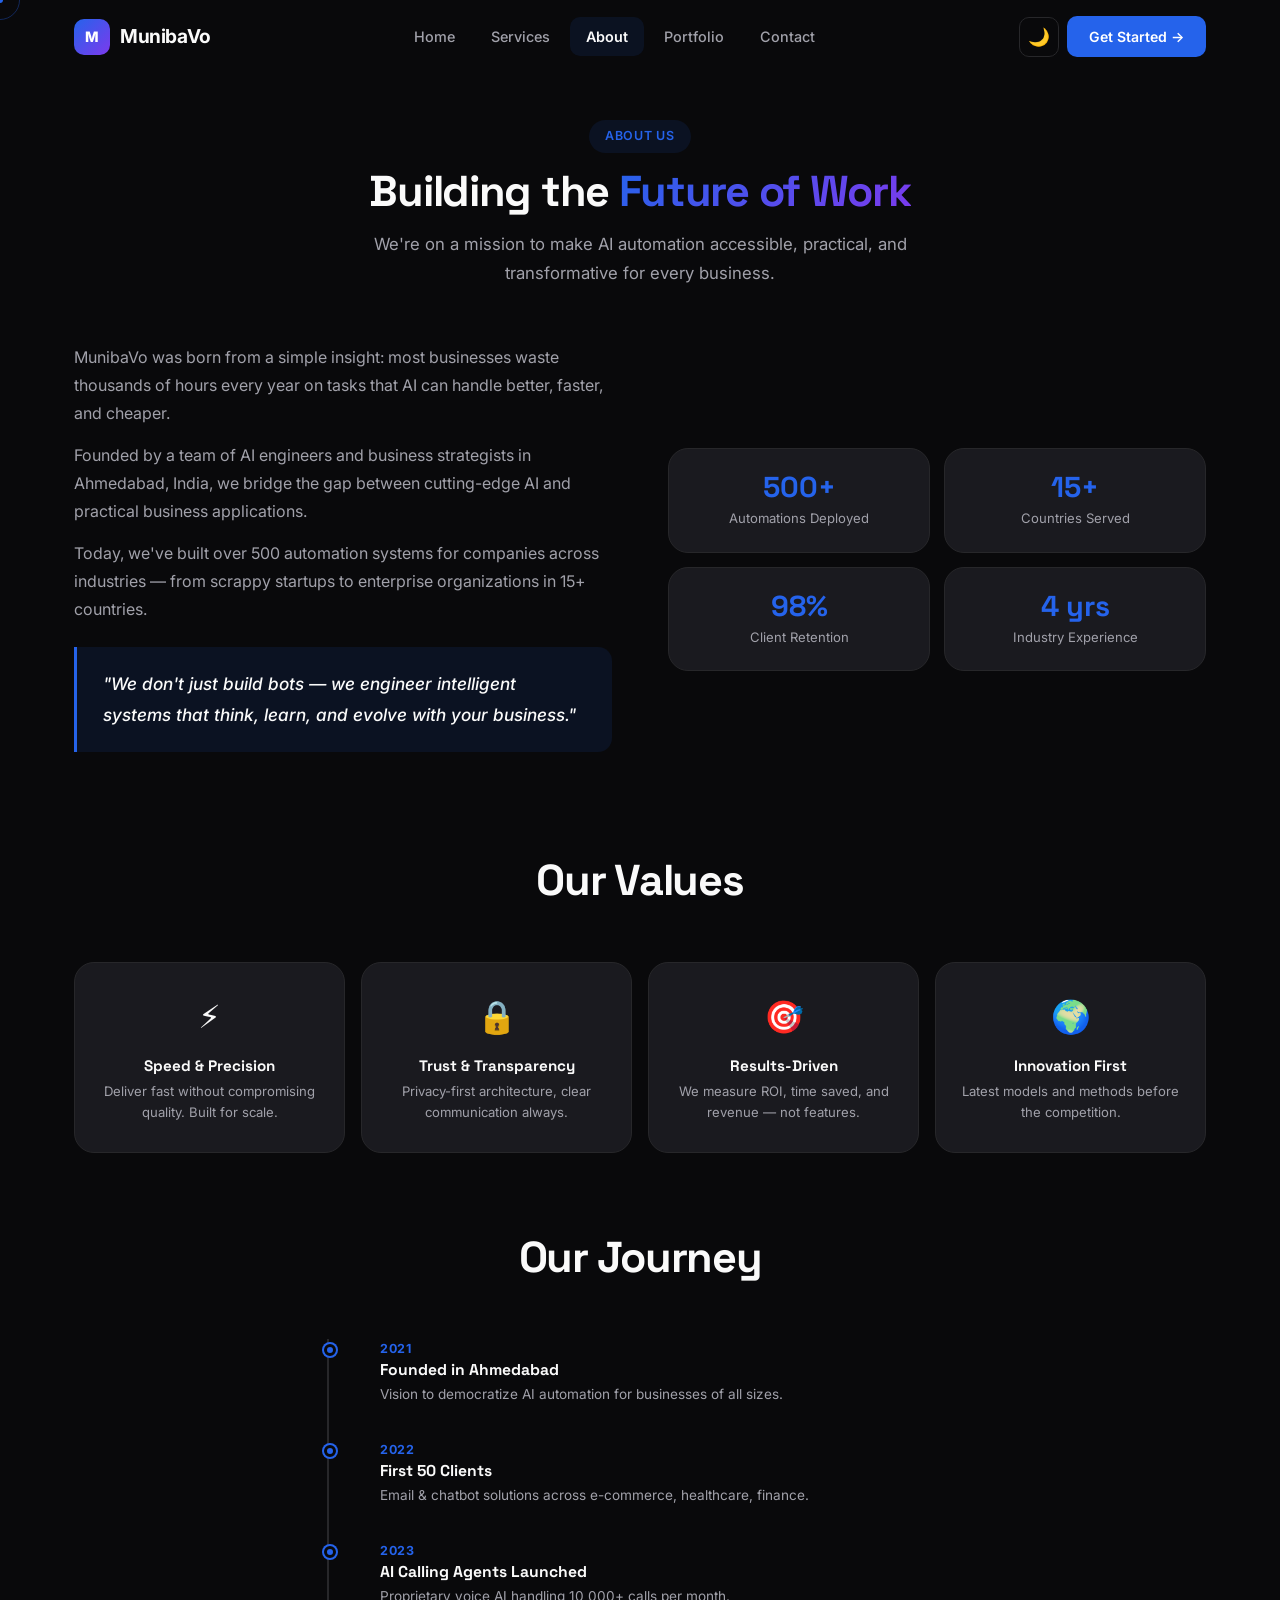
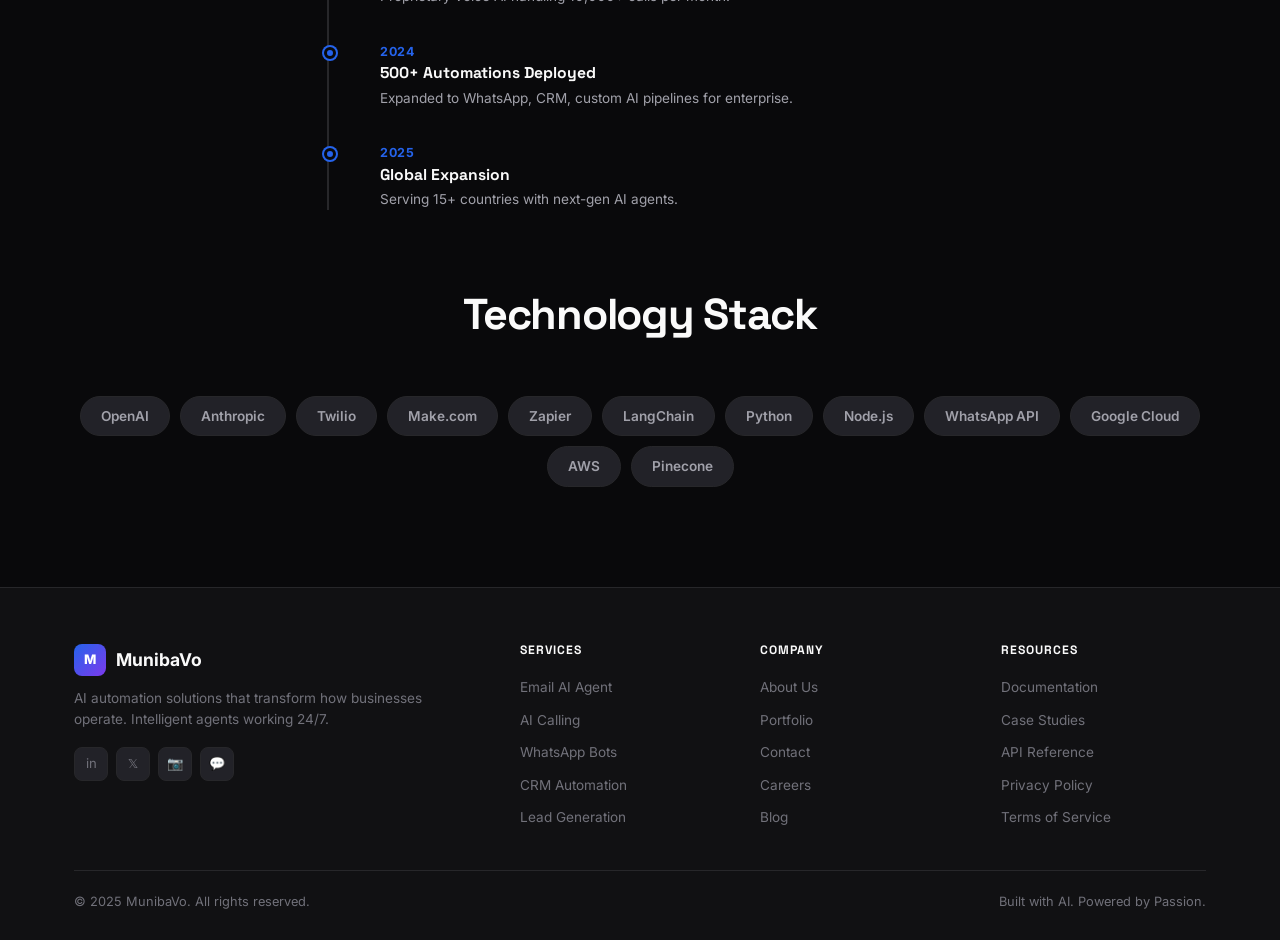
==== about.html @ a4c018e5 "new" ====
<!DOCTYPE html>
<html lang="en" data-theme="dark">

<head>
  <meta charset="UTF-8">
  <meta name="viewport" content="width=device-width, initial-scale=1.0">
  <title>About — MunibaVo AI Automation Agency</title>
  <meta name="description"
    content="Learn about MunibaVo — our mission, values, journey, and the technology stack powering AI automation for 150+ businesses worldwide.">
  <link rel="preconnect" href="https://fonts.googleapis.com">
  <link rel="preconnect" href="https://fonts.gstatic.com" crossorigin>
  <link
    href="https://fonts.googleapis.com/css2?family=Inter:wght@300;400;500;600;700;800;900&family=Space+Grotesk:wght@400;500;600;700&display=swap"
    rel="stylesheet">
  <link rel="stylesheet" href="styles.css">
</head>

<body>

  <div id="scrollBar"></div>
  <div class="cur-ring" id="curR"></div>
  <div class="cur-dot" id="curD"></div>

  <!-- NAV -->
  <nav class="nav" id="nav">
    <div class="container nav-in">
      <a href="index.html" class="nav-logo">
        <div class="logo-m">M</div>MunibaVo
      </a>
      <div class="nav-links" id="navL">
        <a href="index.html" class="nl-link" data-page="home">Home</a>
        <a href="services.html" class="nl-link" data-page="services">Services</a>
        <a href="about.html" class="nl-link act" data-page="about">About</a>
        <a href="portfolio.html" class="nl-link" data-page="portfolio">Portfolio</a>
        <a href="contact.html" class="nl-link" data-page="contact">Contact</a>
      </div>
      <div class="nav-r">
        <button class="th-btn" id="thBtn" onclick="togTheme()" aria-label="Toggle theme"><span
            id="thI">🌙</span></button>
        <a href="contact.html" class="nav-cta">Get Started →</a>
        <button class="ham" id="ham" onclick="togMob()"
          aria-label="Menu"><span></span><span></span><span></span></button>
      </div>
    </div>
  </nav>
  <div class="mob-ov" id="mobOv" onclick="togMob()"></div>
  <div class="mob-dr" id="mobDr">
    <a href="index.html" class="nl-link" data-page="home">Home</a>
    <a href="services.html" class="nl-link" data-page="services">Services</a>
    <a href="about.html" class="nl-link act" data-page="about">About</a>
    <a href="portfolio.html" class="nl-link" data-page="portfolio">Portfolio</a>
    <a href="contact.html" class="nl-link" data-page="contact">Contact</a>
  </div>

  <!-- ABOUT -->
  <section class="abt-pg">
    <div class="container">
      <div class="sec-hdr">
        <span class="slabel sl-b rv">About Us</span>
        <h2 class="sh rv" style="transition-delay:.05s">Building the <span class="grad-tx">Future of Work</span></h2>
        <p class="ss rv" style="transition-delay:.1s">We're on a mission to make AI automation accessible, practical,
          and transformative for every business.</p>
      </div>
      <div class="abt-hero">
        <div class="abt-tx rv-l">
          <p>MunibaVo was born from a simple insight: most businesses waste thousands of hours every year on tasks that
            AI can handle better, faster, and cheaper.</p>
          <p>Founded by a team of AI engineers and business strategists in Ahmedabad, India, we bridge the gap between
            cutting-edge AI and practical business applications.</p>
          <p>Today, we've built over 500 automation systems for companies across industries — from scrappy startups to
            enterprise organizations in 15+ countries.</p>
          <div class="abt-quote">
            <p>"We don't just build bots — we engineer intelligent systems that think, learn, and evolve with your
              business."</p>
          </div>
        </div>
        <div class="abt-vis rv-r">
          <div class="abt-st">
            <h3>500+</h3>
            <p>Automations Deployed</p>
          </div>
          <div class="abt-st">
            <h3>15+</h3>
            <p>Countries Served</p>
          </div>
          <div class="abt-st">
            <h3>98%</h3>
            <p>Client Retention</p>
          </div>
          <div class="abt-st">
            <h3>4 yrs</h3>
            <p>Industry Experience</p>
          </div>
        </div>
      </div>
      <div class="sec-hdr">
        <h2 class="sh rv">Our Values</h2>
      </div>
      <div class="val-grid">
        <div class="card val-card rv"><span class="vi">⚡</span>
          <h3>Speed & Precision</h3>
          <p>Deliver fast without compromising quality. Built for scale.</p>
        </div>
        <div class="card val-card rv" style="transition-delay:.06s"><span class="vi">🔒</span>
          <h3>Trust & Transparency</h3>
          <p>Privacy-first architecture, clear communication always.</p>
        </div>
        <div class="card val-card rv" style="transition-delay:.12s"><span class="vi">🎯</span>
          <h3>Results-Driven</h3>
          <p>We measure ROI, time saved, and revenue — not features.</p>
        </div>
        <div class="card val-card rv" style="transition-delay:.18s"><span class="vi">🌍</span>
          <h3>Innovation First</h3>
          <p>Latest models and methods before the competition.</p>
        </div>
      </div>
      <div class="sec-hdr">
        <h2 class="sh rv">Our Journey</h2>
      </div>
      <div class="tl">
        <div class="tl-i rv">
          <div class="yr">2021</div>
          <h3>Founded in Ahmedabad</h3>
          <p>Vision to democratize AI automation for businesses of all sizes.</p>
        </div>
        <div class="tl-i rv" style="transition-delay:.08s">
          <div class="yr">2022</div>
          <h3>First 50 Clients</h3>
          <p>Email & chatbot solutions across e-commerce, healthcare, finance.</p>
        </div>
        <div class="tl-i rv" style="transition-delay:.16s">
          <div class="yr">2023</div>
          <h3>AI Calling Agents Launched</h3>
          <p>Proprietary voice AI handling 10,000+ calls per month.</p>
        </div>
        <div class="tl-i rv" style="transition-delay:.24s">
          <div class="yr">2024</div>
          <h3>500+ Automations Deployed</h3>
          <p>Expanded to WhatsApp, CRM, custom AI pipelines for enterprise.</p>
        </div>
        <div class="tl-i rv" style="transition-delay:.32s">
          <div class="yr">2025</div>
          <h3>Global Expansion</h3>
          <p>Serving 15+ countries with next-gen AI agents.</p>
        </div>
      </div>
      <div class="sec-hdr" style="margin-top:80px">
        <h2 class="sh rv">Technology Stack</h2>
      </div>
      <div class="tech-row rv">
        <span class="tp">OpenAI</span><span class="tp">Anthropic</span><span class="tp">Twilio</span><span
          class="tp">Make.com</span><span class="tp">Zapier</span><span class="tp">LangChain</span><span
          class="tp">Python</span><span class="tp">Node.js</span><span class="tp">WhatsApp API</span><span
          class="tp">Google Cloud</span><span class="tp">AWS</span><span class="tp">Pinecone</span>
      </div>
    </div>
  </section>

  <!-- FOOTER -->
  <footer class="ftr">
    <div class="container">
      <div class="ftr-grid">
        <div class="ftr-brand">
          <div class="ftr-logo">
            <div class="ftr-lm">M</div>MunibaVo
          </div>
          <p>AI automation solutions that transform how businesses operate. Intelligent agents working 24/7.</p>
          <div class="ftr-soc"><a href="#" aria-label="LinkedIn">in</a><a href="#" aria-label="Twitter">𝕏</a><a
              href="#" aria-label="Instagram">📷</a><a href="#" aria-label="WhatsApp">💬</a></div>
        </div>
        <div class="ftr-col">
          <h4>Services</h4><a href="services.html">Email AI Agent</a><a href="services.html">AI Calling</a><a
            href="services.html">WhatsApp Bots</a><a href="services.html">CRM Automation</a><a href="services.html">Lead
            Generation</a>
        </div>
        <div class="ftr-col">
          <h4>Company</h4><a href="about.html">About Us</a><a href="portfolio.html">Portfolio</a><a
            href="contact.html">Contact</a><a href="#">Careers</a><a href="#">Blog</a>
        </div>
        <div class="ftr-col">
          <h4>Resources</h4><a href="#">Documentation</a><a href="#">Case Studies</a><a href="#">API Reference</a><a
            href="#">Privacy Policy</a><a href="#">Terms of Service</a>
        </div>
      </div>
      <div class="ftr-bot">
        <p>© 2025 MunibaVo. All rights reserved.</p>
        <p>Built with AI. Powered by Passion.</p>
      </div>
    </div>
  </footer>

  <script src="script.js"></script>
</body>

</html>
---- styles.css ----
:root{
  --font-h:'Space Grotesk',system-ui,sans-serif;
  --font-b:'Inter',system-ui,sans-serif;
  --ease:cubic-bezier(.4,0,.2,1);
  --spring:cubic-bezier(.34,1.56,.64,1);
  --r:14px;--r-sm:10px;--r-lg:20px;--r-xl:28px;
  --tr:.3s var(--ease);
}
[data-theme="dark"]{
  --bg:#09090B;--bg2:#111113;--bg3:#18181B;
  --card:#1A1A1F;--card-h:#202027;
  --nav:rgba(9,9,11,.82);
  --surf:#222228;--surf2:#2A2A32;
  --brd:#27272A;--brd-h:#3F3F46;
  --tx:#FAFAFA;--tx2:#A1A1AA;--tx3:#71717A;
  --ac:#2563EB;--ac-h:#3B82F6;--ac-s:rgba(37,99,235,.10);
  --ac2:#7C3AED;--ac2-s:rgba(124,58,237,.08);
  --grn:#10B981;--grn-s:rgba(16,185,129,.10);
  --amb:#F59E0B;--amb-s:rgba(245,158,11,.10);
  --red:#EF4444;--red-s:rgba(239,68,68,.08);
  --sh:0 1px 3px rgba(0,0,0,.4);
  --sh-l:0 8px 32px rgba(0,0,0,.3);
  --sh-xl:0 24px 64px rgba(0,0,0,.4);
  --cur:37,99,235;
  --grad:linear-gradient(135deg,#2563EB,#7C3AED);
  --grad2:linear-gradient(135deg,#2563EB 0%,#06B6D4 100%);
}
[data-theme="light"]{
  --bg:#FFFFFF;--bg2:#F9FAFB;--bg3:#F3F4F6;
  --card:#FFFFFF;--card-h:#F9FAFB;
  --nav:rgba(255,255,255,.85);
  --surf:#F3F4F6;--surf2:#E5E7EB;
  --brd:#E5E7EB;--brd-h:#D1D5DB;
  --tx:#111827;--tx2:#6B7280;--tx3:#9CA3AF;
  --ac:#2563EB;--ac-h:#1D4ED8;--ac-s:rgba(37,99,235,.06);
  --ac2:#7C3AED;--ac2-s:rgba(124,58,237,.05);
  --grn:#059669;--grn-s:rgba(5,150,105,.06);
  --amb:#D97706;--amb-s:rgba(217,119,6,.06);
  --red:#DC2626;--red-s:rgba(220,38,38,.06);
  --sh:0 1px 3px rgba(0,0,0,.05);
  --sh-l:0 8px 32px rgba(0,0,0,.06);
  --sh-xl:0 24px 64px rgba(0,0,0,.07);
  --cur:37,99,235;
  --grad:linear-gradient(135deg,#2563EB,#7C3AED);
  --grad2:linear-gradient(135deg,#2563EB 0%,#06B6D4 100%);
}

*,*::before,*::after{margin:0;padding:0;box-sizing:border-box}
html{scroll-behavior:smooth}
body{font-family:var(--font-b);background:var(--bg);color:var(--tx);line-height:1.65;overflow-x:hidden;transition:background .35s var(--ease),color .35s var(--ease)}
a{color:inherit;text-decoration:none}
button{font-family:var(--font-b);border:none;background:none;cursor:pointer}
img{max-width:100%;display:block}
ul{list-style:none}
h1,h2,h3,h4,h5,h6{font-family:var(--font-h);line-height:1.15;font-weight:700}
::-webkit-scrollbar{width:5px}
::-webkit-scrollbar-track{background:var(--bg2)}
::-webkit-scrollbar-thumb{background:var(--brd-h);border-radius:5px}
.container{max-width:1180px;margin:0 auto;padding:0 24px}

/* ── Cursor ── */
@media(hover:hover)and(pointer:fine){body,a,button,input,select,textarea{cursor:none}}
.cur-ring{position:fixed;width:40px;height:40px;border-radius:50%;border:1.5px solid rgba(var(--cur),.35);pointer-events:none;z-index:99999;transform:translate(-50%,-50%);transition:width .3s var(--spring),height .3s var(--spring),border-color .3s,background .3s;will-change:transform}
.cur-ring.hov{width:56px;height:56px;background:rgba(var(--cur),.06);border-color:rgba(var(--cur),.5)}
.cur-ring.click{width:32px;height:32px;border-color:rgba(var(--cur),.7)}
.cur-dot{position:fixed;width:6px;height:6px;border-radius:50%;background:rgb(var(--cur));pointer-events:none;z-index:100000;transform:translate(-50%,-50%);will-change:transform;transition:transform .15s var(--spring)}
.cur-dot.click{transform:translate(-50%,-50%) scale(.6)}

/* ── Scroll Bar ── */
#scrollBar{position:fixed;top:0;left:0;height:3px;z-index:10001;background:var(--grad);width:0}

/* ── Nav ── */
.nav{position:fixed;top:0;left:0;width:100%;z-index:1000;padding:16px 0;transition:all .35s var(--ease)}
.nav.scrolled{background:var(--nav);backdrop-filter:blur(18px);-webkit-backdrop-filter:blur(18px);border-bottom:1px solid var(--brd);padding:10px 0}
.nav-in{display:flex;align-items:center;justify-content:space-between}
.nav-logo{display:flex;align-items:center;gap:10px;font-weight:700;font-size:1.2rem;letter-spacing:-.02em}
.logo-m{width:36px;height:36px;border-radius:10px;background:var(--grad);display:grid;place-items:center;color:#fff;font-weight:800;font-size:.9rem;transition:transform .4s var(--spring)}
.nav-logo:hover .logo-m{transform:rotate(-12deg) scale(1.08)}
.nav-links{display:flex;align-items:center;gap:4px}
.nl-link{padding:8px 16px;border-radius:var(--r-sm);font-size:.9rem;font-weight:500;color:var(--tx2);transition:all var(--tr);position:relative}
.nl-link:hover,.nl-link.act{color:var(--tx);background:var(--ac-s)}
.nl-link.act{font-weight:600}
.nav-r{display:flex;align-items:center;gap:8px}
.th-btn{width:40px;height:40px;border-radius:var(--r-sm);border:1px solid var(--brd);display:grid;place-items:center;color:var(--tx2);transition:all var(--tr);font-size:1.1rem}
.th-btn:hover{border-color:var(--brd-h);color:var(--tx);background:var(--surf)}
.nav-cta{padding:9px 22px;border-radius:var(--r-sm);background:var(--ac);color:#fff;font-weight:600;font-size:.88rem;transition:all var(--tr)}
.nav-cta:hover{background:var(--ac-h);transform:translateY(-1px);box-shadow:0 4px 16px rgba(37,99,235,.3)}
.ham{display:none;flex-direction:column;gap:5px;padding:8px;z-index:1001}
.ham span{display:block;width:22px;height:2px;background:var(--tx);border-radius:2px;transition:all .3s var(--ease)}
.ham.on span:nth-child(1){transform:rotate(45deg) translate(5px,5px)}
.ham.on span:nth-child(2){opacity:0}
.ham.on span:nth-child(3){transform:rotate(-45deg) translate(5px,-5px)}
.mob-ov{position:fixed;inset:0;background:rgba(0,0,0,.5);z-index:998;opacity:0;pointer-events:none;transition:opacity .3s}
.mob-ov.show{opacity:1;pointer-events:all}
.mob-dr{position:fixed;top:0;right:-100%;width:280px;height:100vh;z-index:999;background:var(--bg);border-left:1px solid var(--brd);padding:90px 24px 24px;transition:right .35s var(--ease)}
.mob-dr.open{right:0}
.mob-dr .nl-link{display:block;padding:14px 16px;font-size:1.05rem;border-radius:var(--r-sm)}

/* ── Section ── */
section{padding:100px 0}
.slabel{display:inline-flex;align-items:center;gap:6px;padding:6px 16px;border-radius:50px;font-size:.78rem;font-weight:600;text-transform:uppercase;letter-spacing:.06em;margin-bottom:14px}
.sl-b{background:var(--ac-s);color:var(--ac)}
.sl-p{background:var(--ac2-s);color:var(--ac2)}
.sl-g{background:var(--grn-s);color:var(--grn)}
.sl-a{background:var(--amb-s);color:var(--amb)}
.sh{font-size:clamp(1.7rem,4vw,2.7rem);font-weight:800;letter-spacing:-.03em;margin-bottom:14px}
.ss{color:var(--tx2);font-size:1.05rem;max-width:560px;line-height:1.7}
.sec-hdr{text-align:center;margin-bottom:56px}
.sec-hdr .ss{margin:0 auto}
.grad-tx{background:var(--grad);-webkit-background-clip:text;-webkit-text-fill-color:transparent;background-clip:text}

/* ── Btns ── */
.btn{display:inline-flex;align-items:center;gap:8px;padding:13px 28px;border-radius:var(--r-sm);font-weight:600;font-size:.95rem;transition:all var(--tr);position:relative;overflow:hidden}
.btn-p{background:var(--ac);color:#fff;box-shadow:0 2px 8px rgba(37,99,235,.25)}
.btn-p:hover{background:var(--ac-h);transform:translateY(-2px);box-shadow:0 8px 24px rgba(37,99,235,.3)}
.btn-s{background:var(--surf);color:var(--tx);border:1px solid var(--brd)}
.btn-s:hover{border-color:var(--brd-h);background:var(--card-h);transform:translateY(-2px)}
.btn-g{background:var(--grad);color:#fff;box-shadow:0 2px 8px rgba(37,99,235,.25)}
.btn-g:hover{transform:translateY(-2px);box-shadow:0 8px 24px rgba(37,99,235,.35)}
.btn svg{width:18px;height:18px;stroke:currentColor;fill:none;stroke-width:2}
.btn .ripple{position:absolute;border-radius:50%;background:rgba(255,255,255,.25);transform:scale(0);animation:rip .55s linear}
@keyframes rip{to{transform:scale(4);opacity:0}}

/* ── Cards ── */
.card{background:var(--card);border:1px solid var(--brd);border-radius:var(--r-lg);padding:32px;transition:all .35s var(--ease);position:relative;overflow:hidden}
.card::before{content:'';position:absolute;top:0;left:-100%;width:60%;height:100%;background:linear-gradient(90deg,transparent,rgba(255,255,255,.03),transparent);transition:left .6s var(--ease);pointer-events:none}
.card:hover::before{left:130%}
.card:hover{border-color:var(--brd-h);box-shadow:var(--sh-l);transform:translateY(-5px)}

/* ── Reveals ── */
.rv{opacity:0;transform:translateY(28px);transition:opacity .65s var(--ease),transform .65s var(--ease)}
.rv.vis{opacity:1;transform:translateY(0)}
.rv-l{opacity:0;transform:translateX(-28px);transition:opacity .65s var(--ease),transform .65s var(--ease)}
.rv-l.vis{opacity:1;transform:translateX(0)}
.rv-r{opacity:0;transform:translateX(28px);transition:opacity .65s var(--ease),transform .65s var(--ease)}
.rv-r.vis{opacity:1;transform:translateX(0)}
.rv-s{opacity:0;transform:scale(.92);transition:opacity .65s var(--ease),transform .65s var(--ease)}
.rv-s.vis{opacity:1;transform:scale(1)}
.rv-ro{opacity:0;transform:rotate(-4deg) translateY(20px);transition:opacity .65s var(--ease),transform .65s var(--ease)}
.rv-ro.vis{opacity:1;transform:rotate(0) translateY(0)}
@media(prefers-reduced-motion:reduce){.rv,.rv-l,.rv-r,.rv-s,.rv-ro{opacity:1;transform:none;transition:none}}

/* ══════════════════════════
   HOME – HERO
══════════════════════════ */
.hero{min-height:100vh;display:flex;align-items:center;padding:120px 24px 80px;position:relative;overflow:hidden}
.hero-bg{position:absolute;inset:0;z-index:0;overflow:hidden}
.h-orb{position:absolute;border-radius:50%;filter:blur(80px);opacity:.15;will-change:transform}
.h-orb1{width:500px;height:500px;background:var(--ac);top:-10%;right:-5%;animation:ob1 22s ease-in-out infinite}
.h-orb2{width:400px;height:400px;background:var(--ac2);bottom:-5%;left:-8%;animation:ob2 26s ease-in-out infinite}
.h-orb3{width:300px;height:300px;background:#06B6D4;top:40%;left:30%;animation:ob3 20s ease-in-out infinite}
@keyframes ob1{0%,100%{transform:translate(0,0)}50%{transform:translate(-40px,30px)}}
@keyframes ob2{0%,100%{transform:translate(0,0)}50%{transform:translate(30px,-20px)}}
@keyframes ob3{0%,100%{transform:translate(0,0)}50%{transform:translate(20px,30px)}}
.h-grid{position:absolute;inset:0;opacity:.025;background-image:linear-gradient(var(--tx3) 1px,transparent 1px),linear-gradient(90deg,var(--tx3) 1px,transparent 1px);background-size:60px 60px}
.hero-wrap{position:relative;z-index:1;display:grid;grid-template-columns:1fr 1fr;gap:60px;align-items:center}
.hero-left{max-width:600px}
.h-badge{display:inline-flex;align-items:center;gap:8px;padding:7px 18px;border-radius:50px;background:var(--grn-s);color:var(--grn);font-size:.8rem;font-weight:600;margin-bottom:24px;border:1px solid rgba(16,185,129,.15)}
.h-badge .pulse{width:7px;height:7px;border-radius:50%;background:var(--grn);animation:pls 2s ease-in-out infinite}
@keyframes pls{0%,100%{box-shadow:0 0 0 0 rgba(16,185,129,.5)}50%{box-shadow:0 0 0 7px rgba(16,185,129,0)}}
.hero h1{font-size:clamp(2.5rem,5.5vw,4rem);font-weight:900;letter-spacing:-.04em;margin-bottom:22px;line-height:1.08}
.tw-w{display:inline-block;position:relative;min-width:200px}
.tw-t{color:var(--ac)}
.tw-c{display:inline-block;width:3px;height:.82em;background:var(--ac);margin-left:2px;vertical-align:text-bottom;animation:blk .7s step-end infinite}
@keyframes blk{50%{opacity:0}}
.hero-desc{font-size:1.12rem;color:var(--tx2);margin-bottom:32px;max-width:520px;line-height:1.75}
.hero-btns{display:flex;gap:12px;flex-wrap:wrap;margin-bottom:40px}
.h-proof{display:flex;align-items:center;gap:16px;flex-wrap:wrap}
.av-stack{display:flex}.av{width:36px;height:36px;border-radius:50%;border:2.5px solid var(--bg);margin-left:-10px;display:grid;place-items:center;font-size:.68rem;font-weight:700}
.av:first-child{margin-left:0}
.av1{background:#DBEAFE;color:#2563EB}.av2{background:#EDE9FE;color:#7C3AED}
.av3{background:#D1FAE5;color:#059669}.av4{background:#FEF3C7;color:#D97706}
.av5{background:var(--surf);color:var(--tx3)}
.proof-tx{font-size:.88rem;color:var(--tx2)}.proof-tx strong{color:var(--tx);font-weight:700}
.h-trust{display:flex;align-items:center;gap:6px;margin-top:16px}
.h-trust .star{color:var(--amb);font-size:.8rem}
.h-trust span{font-size:.82rem;color:var(--tx3)}

/* Hero Right – Animated Visual */
.hero-right{position:relative;display:flex;justify-content:center;align-items:center;height:460px}
.dash-mock{
  width:380px;background:var(--card);border:1px solid var(--brd);border-radius:var(--r-xl);
  padding:0;overflow:hidden;box-shadow:var(--sh-xl);
  animation:float-d 6s ease-in-out infinite;position:relative;
}
@keyframes float-d{0%,100%{transform:translateY(0)}50%{transform:translateY(-12px)}}
.dash-bar{display:flex;align-items:center;gap:6px;padding:14px 20px;border-bottom:1px solid var(--brd)}
.dash-dot{width:10px;height:10px;border-radius:50%}
.dd-r{background:#EF4444}.dd-y{background:#F59E0B}.dd-g{background:#10B981}
.dash-body{padding:20px}
.dash-row{display:flex;align-items:center;gap:12px;padding:10px 14px;border-radius:var(--r-sm);margin-bottom:8px;background:var(--surf);transition:all .3s;animation:dash-in .5s var(--ease) both}
.dash-row:nth-child(1){animation-delay:.2s}.dash-row:nth-child(2){animation-delay:.4s}
.dash-row:nth-child(3){animation-delay:.6s}.dash-row:nth-child(4){animation-delay:.8s}
@keyframes dash-in{from{opacity:0;transform:translateX(-12px)}to{opacity:1;transform:translateX(0)}}
.dash-icon{width:32px;height:32px;border-radius:8px;display:grid;place-items:center;font-size:.9rem;flex-shrink:0}
.di-b{background:var(--ac-s)}.di-g{background:var(--grn-s)}.di-p{background:var(--ac2-s)}.di-a{background:var(--amb-s)}
.dash-info{flex:1}.dash-info h4{font-size:.82rem;font-weight:600}.dash-info p{font-size:.72rem;color:var(--tx3)}
.dash-badge{padding:3px 10px;border-radius:50px;font-size:.68rem;font-weight:600}
.db-grn{background:var(--grn-s);color:var(--grn)}.db-ac{background:var(--ac-s);color:var(--ac)}.db-amb{background:var(--amb-s);color:var(--amb)}
.dash-chart{margin-top:16px;height:60px;display:flex;align-items:flex-end;gap:6px;padding:0 14px}
.chart-bar{flex:1;background:var(--ac);border-radius:4px 4px 0 0;animation:bar-grow 1s var(--spring) both;transform-origin:bottom}
@keyframes bar-grow{from{transform:scaleY(0)}to{transform:scaleY(1)}}
.chart-bar:nth-child(1){height:30%;animation-delay:.3s}.chart-bar:nth-child(2){height:55%;animation-delay:.4s}
.chart-bar:nth-child(3){height:40%;animation-delay:.5s}.chart-bar:nth-child(4){height:70%;animation-delay:.6s}
.chart-bar:nth-child(5){height:50%;animation-delay:.7s}.chart-bar:nth-child(6){height:85%;animation-delay:.8s}
.chart-bar:nth-child(7){height:65%;animation-delay:.9s}.chart-bar:nth-child(8){height:95%;animation-delay:1s;background:var(--grn)}

/* Floating mini cards */
.float-card{
  position:absolute;background:var(--card);border:1px solid var(--brd);border-radius:var(--r);
  padding:12px 16px;box-shadow:var(--sh-l);display:flex;align-items:center;gap:10px;
  font-size:.82rem;font-weight:600;white-space:nowrap;z-index:2;
}
.fc1{top:20px;right:-20px;animation:fc-f 5s ease-in-out infinite}
.fc2{bottom:60px;left:-30px;animation:fc-f 6s ease-in-out infinite .5s}
.fc3{top:50%;right:-40px;animation:fc-f 5.5s ease-in-out infinite 1s}
@keyframes fc-f{0%,100%{transform:translateY(0)}50%{transform:translateY(-8px)}}
.fc-ico{width:30px;height:30px;border-radius:8px;display:grid;place-items:center;font-size:.85rem}

/* ── Marquee ── */
.marquee-sec{padding:40px 0;border-top:1px solid var(--brd);border-bottom:1px solid var(--brd);overflow:hidden}
.marquee-label{text-align:center;font-size:.78rem;color:var(--tx3);text-transform:uppercase;letter-spacing:.08em;font-weight:600;margin-bottom:20px}
.marquee-track{display:flex;animation:marq 25s linear infinite;width:max-content}
.marquee-track:hover{animation-play-state:paused}
@keyframes marq{to{transform:translateX(-50%)}}
.mq-item{padding:0 40px;font-size:1rem;font-weight:700;color:var(--tx3);opacity:.45;white-space:nowrap;transition:opacity .3s}
.mq-item:hover{opacity:.9}

/* ── Features ── */
.feat-grid{display:grid;grid-template-columns:repeat(3,1fr);gap:16px}
.feat-card{padding:28px 24px}
.fi{width:48px;height:48px;border-radius:12px;display:grid;place-items:center;font-size:1.35rem;margin-bottom:16px;transition:transform .4s var(--spring)}
.feat-card:hover .fi{transform:scale(1.15) rotate(-6deg)}
.fi-b{background:var(--ac-s)}.fi-p{background:var(--ac2-s)}.fi-g{background:var(--grn-s)}.fi-a{background:var(--amb-s)}.fi-r{background:var(--red-s)}
.feat-card h3{font-size:1.05rem;font-weight:700;margin-bottom:8px}
.feat-card p{color:var(--tx2);font-size:.88rem;line-height:1.65}

/* ── Num Ticker ── */
.stats-banner{display:grid;grid-template-columns:repeat(4,1fr);gap:20px;padding:48px;border-radius:var(--r-xl);background:var(--grad);color:#fff;position:relative;overflow:hidden}
.stats-banner::before{content:'';position:absolute;inset:0;background:radial-gradient(circle at 25% 50%,rgba(255,255,255,.1) 0%,transparent 60%)}
.st-bl{text-align:center;position:relative;z-index:1}
.st-bl h3{font-size:clamp(1.8rem,3.5vw,2.6rem);font-weight:900;margin-bottom:4px}
.st-bl p{opacity:.8;font-size:.88rem}

/* ── How it Works ── */
.how-grid{display:grid;grid-template-columns:repeat(3,1fr);gap:20px;position:relative}
.how-card{text-align:center;padding:32px 20px}
.hw-n{width:56px;height:56px;border-radius:50%;display:grid;place-items:center;margin:0 auto 18px;font-weight:800;font-size:1.2rem;background:var(--ac);color:#fff;box-shadow:0 4px 16px rgba(37,99,235,.25);transition:transform .4s var(--spring)}
.how-card:hover .hw-n{transform:scale(1.1)}
.how-card h3{font-size:1.1rem;font-weight:700;margin-bottom:8px}
.how-card p{color:var(--tx2);font-size:.88rem}

/* ── Testimonials ── */
.test-grid{display:grid;grid-template-columns:repeat(3,1fr);gap:16px}
.test-card{padding:28px}
.test-stars{color:var(--amb);font-size:.82rem;margin-bottom:12px;letter-spacing:2px}
.test-card blockquote{font-size:.92rem;color:var(--tx2);line-height:1.7;margin-bottom:18px;font-style:italic}
.test-auth{display:flex;align-items:center;gap:12px}
.test-av{width:40px;height:40px;border-radius:50%;display:grid;place-items:center;font-weight:700;font-size:.82rem}
.ta1{background:#DBEAFE;color:#2563EB}.ta2{background:#EDE9FE;color:#7C3AED}.ta3{background:#D1FAE5;color:#059669}
.test-meta h4{font-size:.88rem;font-weight:600}.test-meta p{font-size:.78rem;color:var(--tx3)}

/* ── Results Row ── */
.results-row{display:grid;grid-template-columns:repeat(3,1fr);gap:16px}
.result-card{padding:28px;text-align:center;border:1px solid var(--brd);border-radius:var(--r-lg);background:var(--card);position:relative;overflow:hidden;transition:all .35s var(--ease)}
.result-card:hover{transform:translateY(-5px);box-shadow:var(--sh-l);border-color:var(--brd-h)}
.result-card::before{content:'';position:absolute;inset:0;background:var(--grad);opacity:0;transition:opacity .3s}
.result-card:hover::before{opacity:.04}
.result-card h3{font-size:2rem;font-weight:900;margin-bottom:4px;position:relative;z-index:1}
.rc-b{color:var(--ac)}.rc-g{color:var(--grn)}.rc-p{color:var(--ac2)}
.result-card p{color:var(--tx2);font-size:.88rem;position:relative;z-index:1}

/* ── CTA Banner ── */
.cta-ban{padding:64px;border-radius:var(--r-xl);text-align:center;background:var(--grad);color:#fff;position:relative;overflow:hidden}
.cta-ban::before{content:'';position:absolute;inset:0;background:radial-gradient(circle at 20% 50%,rgba(255,255,255,.08) 0%,transparent 60%)}
.cta-ban::after{content:'';position:absolute;width:200px;height:200px;border-radius:50%;background:rgba(255,255,255,.05);bottom:-60px;right:-40px}
.cta-ban h2{font-size:clamp(1.5rem,3vw,2.2rem);font-weight:800;margin-bottom:12px;position:relative}
.cta-ban p{opacity:.85;font-size:1.05rem;margin-bottom:28px;max-width:500px;margin-left:auto;margin-right:auto;position:relative}
.btn-w{display:inline-flex;align-items:center;gap:8px;background:#fff;color:var(--ac);font-weight:700;padding:14px 32px;border-radius:var(--r-sm);transition:all var(--tr);position:relative}
.btn-w:hover{transform:translateY(-2px);box-shadow:0 8px 24px rgba(0,0,0,.15)}

/* ── Newsletter ── */
.nl-sec{text-align:center}
.nl-form{display:flex;gap:10px;max-width:480px;margin:0 auto}
.nl-form input{flex:1;padding:13px 18px;border-radius:var(--r-sm);background:var(--surf);border:1px solid var(--brd);color:var(--tx);font-size:.95rem;outline:none;transition:border-color var(--tr)}
.nl-form input:focus{border-color:var(--ac)}
.nl-form button{padding:13px 28px;border-radius:var(--r-sm);background:var(--ac);color:#fff;font-weight:600;font-size:.9rem;transition:all var(--tr);white-space:nowrap}
.nl-form button:hover{background:var(--ac-h)}

/* ════════════════
   SERVICES PAGE
════════════════ */
.srv-pg{padding-top:120px}
.srv-grid{display:grid;grid-template-columns:repeat(3,1fr);gap:16px}
.srv-card{padding:32px 26px}
.si{width:56px;height:56px;border-radius:14px;display:grid;place-items:center;font-size:1.45rem;margin-bottom:18px;background:var(--ac-s);transition:transform .4s var(--spring)}
.srv-card:hover .si{transform:scale(1.12) rotate(-8deg)}
.srv-card h3{font-size:1.12rem;font-weight:700;margin-bottom:10px}
.srv-card p{color:var(--tx2);font-size:.9rem;line-height:1.65;margin-bottom:14px}
.lm{display:inline-flex;align-items:center;gap:4px;font-size:.85rem;font-weight:600;color:var(--ac);transition:gap .3s}
.srv-card:hover .lm{gap:10px}

.bene-grid{display:grid;grid-template-columns:repeat(2,1fr);gap:40px;align-items:center}
.bene-list{display:flex;flex-direction:column;gap:16px}
.bene-item{display:flex;gap:14px;padding:18px;border-radius:var(--r);background:var(--card);border:1px solid var(--brd);transition:all .3s var(--ease)}
.bene-item:hover{border-color:var(--brd-h);transform:translateX(6px)}
.bene-ico{width:42px;height:42px;border-radius:10px;display:grid;place-items:center;font-size:1.1rem;flex-shrink:0;background:var(--ac-s)}
.bene-item h4{font-size:.95rem;font-weight:700;margin-bottom:2px}
.bene-item p{font-size:.82rem;color:var(--tx2)}
.bene-visual{display:flex;flex-direction:column;gap:16px}
.bene-stat{padding:24px;text-align:center;background:var(--card);border:1px solid var(--brd);border-radius:var(--r-lg);transition:all .3s var(--ease)}
.bene-stat:hover{transform:translateY(-4px);box-shadow:var(--sh-l)}
.bene-stat h3{font-size:2.2rem;font-weight:900;color:var(--ac);margin-bottom:4px}
.bene-stat p{font-size:.85rem;color:var(--tx2)}

/* ════════════════
   ABOUT PAGE
════════════════ */
.abt-pg{padding-top:120px}
.abt-hero{display:grid;grid-template-columns:1fr 1fr;gap:56px;align-items:center;margin-bottom:80px}
.abt-tx p{color:var(--tx2);font-size:1rem;line-height:1.75;margin-bottom:14px}
.abt-quote{border-left:3px solid var(--ac);padding:22px 26px;background:var(--ac-s);border-radius:0 var(--r) var(--r) 0;margin:24px 0}
.abt-quote p{font-size:1.08rem;font-weight:500;color:var(--tx);font-style:italic;margin:0}
.abt-vis{display:grid;grid-template-columns:1fr 1fr;gap:14px}
.abt-st{padding:22px;text-align:center;background:var(--card);border:1px solid var(--brd);border-radius:var(--r-lg);transition:all .3s var(--ease)}
.abt-st:hover{transform:translateY(-4px);box-shadow:var(--sh-l)}
.abt-st h3{font-size:1.8rem;font-weight:900;color:var(--ac);margin-bottom:4px}
.abt-st p{font-size:.82rem;color:var(--tx2)}
.val-grid{display:grid;grid-template-columns:repeat(4,1fr);gap:16px;margin-bottom:80px}
.val-card{text-align:center;padding:28px 18px}
.vi{font-size:2rem;margin-bottom:14px;display:block;transition:transform .4s var(--spring)}
.val-card:hover .vi{transform:scale(1.2) rotate(-10deg)}
.val-card h3{font-size:.95rem;font-weight:700;margin-bottom:6px}
.val-card p{color:var(--tx2);font-size:.82rem}

.tl{max-width:640px;margin:0 auto;position:relative;padding-left:32px}
.tl::before{content:'';position:absolute;left:7px;top:0;width:2px;height:100%;background:var(--brd)}
.tl-i{position:relative;margin-bottom:34px;padding-left:28px}
.tl-i::before{content:'';position:absolute;left:-28px;top:5px;width:12px;height:12px;border-radius:50%;background:var(--ac);border:3px solid var(--bg);box-shadow:0 0 0 2px var(--ac);transition:transform .3s var(--spring)}
.tl-i:hover::before{transform:scale(1.4)}
.tl-i .yr{font-size:.78rem;font-weight:700;color:var(--ac);text-transform:uppercase;letter-spacing:.05em;margin-bottom:2px}
.tl-i h3{font-size:.98rem;font-weight:700;margin-bottom:4px}
.tl-i p{color:var(--tx2);font-size:.85rem}

.tech-row{display:flex;flex-wrap:wrap;gap:10px;justify-content:center;margin-top:36px}
.tp{padding:8px 20px;border-radius:50px;font-size:.85rem;font-weight:600;background:var(--surf);border:1px solid var(--brd);color:var(--tx2);transition:all var(--tr)}
.tp:hover{border-color:var(--ac);color:var(--ac);background:var(--ac-s);transform:translateY(-3px)}

/* ════════════════
   PORTFOLIO PAGE
════════════════ */
.port-pg{padding-top:120px}
.fbar{display:flex;gap:8px;justify-content:center;flex-wrap:wrap;margin-bottom:40px}
.fb{padding:8px 20px;border-radius:50px;font-size:.85rem;font-weight:600;border:1px solid var(--brd);color:var(--tx2);transition:all var(--tr);background:transparent}
.fb:hover,.fb.act{border-color:var(--ac);color:var(--ac);background:var(--ac-s)}
.port-grid{display:grid;grid-template-columns:repeat(auto-fit,minmax(340px,1fr));gap:16px}
.proj-card{overflow:hidden;padding:0}
.proj-card .ph{padding:28px 28px 0}
.ptag{display:inline-block;padding:3px 12px;border-radius:50px;font-size:.72rem;font-weight:700;text-transform:uppercase;letter-spacing:.05em;margin-bottom:10px;background:var(--ac-s);color:var(--ac)}
.proj-card h3{font-size:1.12rem;font-weight:700;margin-bottom:8px}
.pm{display:flex;align-items:center;gap:6px;font-size:.95rem;font-weight:700;color:var(--grn);margin-bottom:10px}
.proj-card .pb{padding:0 28px 28px}
.proj-card .pb p{color:var(--tx2);font-size:.85rem;line-height:1.65;margin-bottom:14px}
.bdg-row{display:flex;gap:6px;flex-wrap:wrap}
.bdg{padding:3px 10px;border-radius:50px;font-size:.72rem;background:var(--surf);border:1px solid var(--brd);color:var(--tx3);font-weight:500}
.impact-sec{margin-top:80px;padding-top:60px;border-top:1px solid var(--brd)}
.imp-grid{display:grid;grid-template-columns:repeat(4,1fr);gap:20px;text-align:center}
.imp-i h3{font-size:2rem;font-weight:900;color:var(--ac);margin-bottom:4px}
.imp-i p{color:var(--tx2);font-size:.85rem}

/* ════════════════
   CONTACT PAGE
════════════════ */
.cnt-pg{padding-top:120px}
.cnt-lay{display:grid;grid-template-columns:1fr 1fr;gap:48px;align-items:start}
.cnt-info h3{font-size:1.6rem;font-weight:800;margin-bottom:12px}
.cnt-info > p{color:var(--tx2);margin-bottom:28px;line-height:1.7;font-size:1rem}
.cd{display:flex;gap:14px;margin-bottom:16px;align-items:center;padding:14px;border-radius:var(--r);background:var(--card);border:1px solid var(--brd);transition:all .3s var(--ease)}
.cd:hover{border-color:var(--brd-h);transform:translateX(4px)}
.cd-i{width:42px;height:42px;border-radius:10px;background:var(--surf);border:1px solid var(--brd);display:grid;place-items:center;font-size:1.1rem;flex-shrink:0}
.cd h4{font-size:.72rem;text-transform:uppercase;letter-spacing:.06em;color:var(--tx3);font-weight:600}
.cd p{font-weight:500;font-size:.92rem}
.soc-row{display:flex;gap:10px;margin-top:24px}
.soc-a{width:42px;height:42px;border-radius:var(--r-sm);background:var(--surf);border:1px solid var(--brd);display:grid;place-items:center;font-size:1rem;color:var(--tx2);transition:all var(--tr)}
.soc-a:hover{border-color:var(--ac);color:var(--ac);transform:translateY(-3px) scale(1.05)}

.form-w{background:var(--card);border:1px solid var(--brd);border-radius:var(--r-xl);padding:36px}
.fg{margin-bottom:16px}
.fg label{display:block;font-size:.78rem;font-weight:600;color:var(--tx2);margin-bottom:6px;text-transform:uppercase;letter-spacing:.04em}
.fg input,.fg select,.fg textarea{width:100%;padding:12px 16px;border-radius:var(--r-sm);background:var(--surf);border:1px solid var(--brd);color:var(--tx);font-family:var(--font-b);font-size:.95rem;outline:none;transition:border-color var(--tr),box-shadow var(--tr)}
.fg input:focus,.fg select:focus,.fg textarea:focus{border-color:var(--ac);box-shadow:0 0 0 3px var(--ac-s)}
.fg textarea{resize:vertical;min-height:110px}
.fg select option{background:var(--bg);color:var(--tx)}
.sub-btn{width:100%;padding:14px;border-radius:var(--r-sm);background:var(--ac);color:#fff;font-weight:700;font-size:1rem;border:none;position:relative;overflow:hidden;transition:all var(--tr)}
.sub-btn:hover{background:var(--ac-h);transform:translateY(-1px)}
.sub-btn.ld .bl{opacity:0}
.sub-btn .sp{position:absolute;top:50%;left:50%;transform:translate(-50%,-50%);width:22px;height:22px;border:3px solid rgba(255,255,255,.3);border-top-color:#fff;border-radius:50%;animation:spin .7s linear infinite;display:none}
.sub-btn.ld .sp{display:block}
@keyframes spin{to{transform:translate(-50%,-50%) rotate(360deg)}}
.f-suc{display:none;text-align:center;padding:48px 20px}
.f-suc.show{display:block}
.chk-c{width:64px;height:64px;border-radius:50%;background:var(--grn);margin:0 auto 20px;display:grid;place-items:center;animation:popin .4s var(--spring)}
@keyframes popin{0%{transform:scale(0)}100%{transform:scale(1)}}
.chk-c svg{width:28px;height:28px;stroke:#fff;fill:none;stroke-width:3}
.f-suc h3{font-size:1.3rem;font-weight:700;margin-bottom:6px}
.f-suc p{color:var(--tx2)}

.faq-sec{margin-top:80px;max-width:660px;margin-left:auto;margin-right:auto}
.faq-i{border:1px solid var(--brd);border-radius:var(--r-sm);margin-bottom:10px;overflow:hidden;transition:border-color var(--tr)}
.faq-i.open{border-color:var(--ac)}
.faq-q{display:flex;justify-content:space-between;align-items:center;padding:16px 20px;width:100%;text-align:left;font-size:.92rem;font-weight:600;color:var(--tx);transition:color var(--tr)}
.faq-q:hover{color:var(--ac)}
.faq-q .fi2{font-size:1.2rem;transition:transform .3s var(--spring);color:var(--ac)}
.faq-i.open .fi2{transform:rotate(45deg)}
.faq-a{max-height:0;overflow:hidden;transition:max-height .35s var(--ease),padding .3s var(--ease);padding:0 20px}
.faq-i.open .faq-a{max-height:250px;padding:0 20px 16px}
.faq-a p{color:var(--tx2);font-size:.88rem;line-height:1.65}

/* ── Footer ── */
.ftr{background:var(--bg2);border-top:1px solid var(--brd);padding:56px 0 28px;position:relative;z-index:1}
.ftr-grid{display:grid;grid-template-columns:2fr 1fr 1fr 1fr;gap:36px;margin-bottom:36px}
.ftr-brand{padding-right:20px}
.ftr-logo{display:flex;align-items:center;gap:10px;font-weight:700;font-size:1.1rem;margin-bottom:12px}
.ftr-lm{width:32px;height:32px;border-radius:8px;background:var(--grad);display:grid;place-items:center;color:#fff;font-weight:800;font-size:.82rem}
.ftr-brand p{color:var(--tx3);font-size:.85rem;line-height:1.6;margin-bottom:16px}
.ftr-soc{display:flex;gap:8px}
.ftr-soc a{width:34px;height:34px;border-radius:8px;background:var(--surf);border:1px solid var(--brd);display:grid;place-items:center;color:var(--tx3);font-size:.82rem;transition:all var(--tr)}
.ftr-soc a:hover{border-color:var(--ac);color:var(--ac);transform:translateY(-2px)}
.ftr-col h4{font-size:.76rem;text-transform:uppercase;letter-spacing:.08em;font-weight:700;color:var(--tx);margin-bottom:14px}
.ftr-col a{display:block;padding:5px 0;font-size:.85rem;color:var(--tx3);transition:color var(--tr)}
.ftr-col a:hover{color:var(--ac)}
.ftr-bot{border-top:1px solid var(--brd);padding-top:20px;display:flex;justify-content:space-between;align-items:center;flex-wrap:wrap;gap:8px}
.ftr-bot p{font-size:.8rem;color:var(--tx3)}

/* ═══ Responsive ═══ */
@media(max-width:1024px){
  .hero-wrap{grid-template-columns:1fr}.hero-right{display:none}
  .feat-grid,.test-grid,.srv-grid,.how-grid{grid-template-columns:repeat(2,1fr)}
  .stats-banner{grid-template-columns:repeat(2,1fr)}
  .cnt-lay{grid-template-columns:1fr}
  .abt-hero{grid-template-columns:1fr}
  .val-grid{grid-template-columns:repeat(2,1fr)}
  .ftr-grid{grid-template-columns:1fr 1fr}
  .imp-grid,.results-row{grid-template-columns:repeat(2,1fr)}
  .bene-grid{grid-template-columns:1fr}
}
@media(max-width:768px){
  .nav-links,.nav-r .nav-cta{display:none}
  .ham{display:flex}.nav-r{gap:8px}
  .feat-grid,.test-grid,.srv-grid,.how-grid{grid-template-columns:1fr}
  .stats-banner{grid-template-columns:1fr 1fr;padding:32px}
  .port-grid{grid-template-columns:1fr}
  .ftr-grid{grid-template-columns:1fr}
  .ftr-bot{flex-direction:column;text-align:center}
  .val-grid{grid-template-columns:1fr 1fr}
  section{padding:72px 0}
  .hero{padding-top:100px}
  .nl-form{flex-direction:column}
}
@media(max-width:480px){
  .hero-btns{flex-direction:column}
  .stats-banner,.results-row,.imp-grid{grid-template-columns:1fr}
  .val-grid{grid-template-columns:1fr}
  .form-w{padding:22px}
  .cta-ban{padding:40px 24px}
}
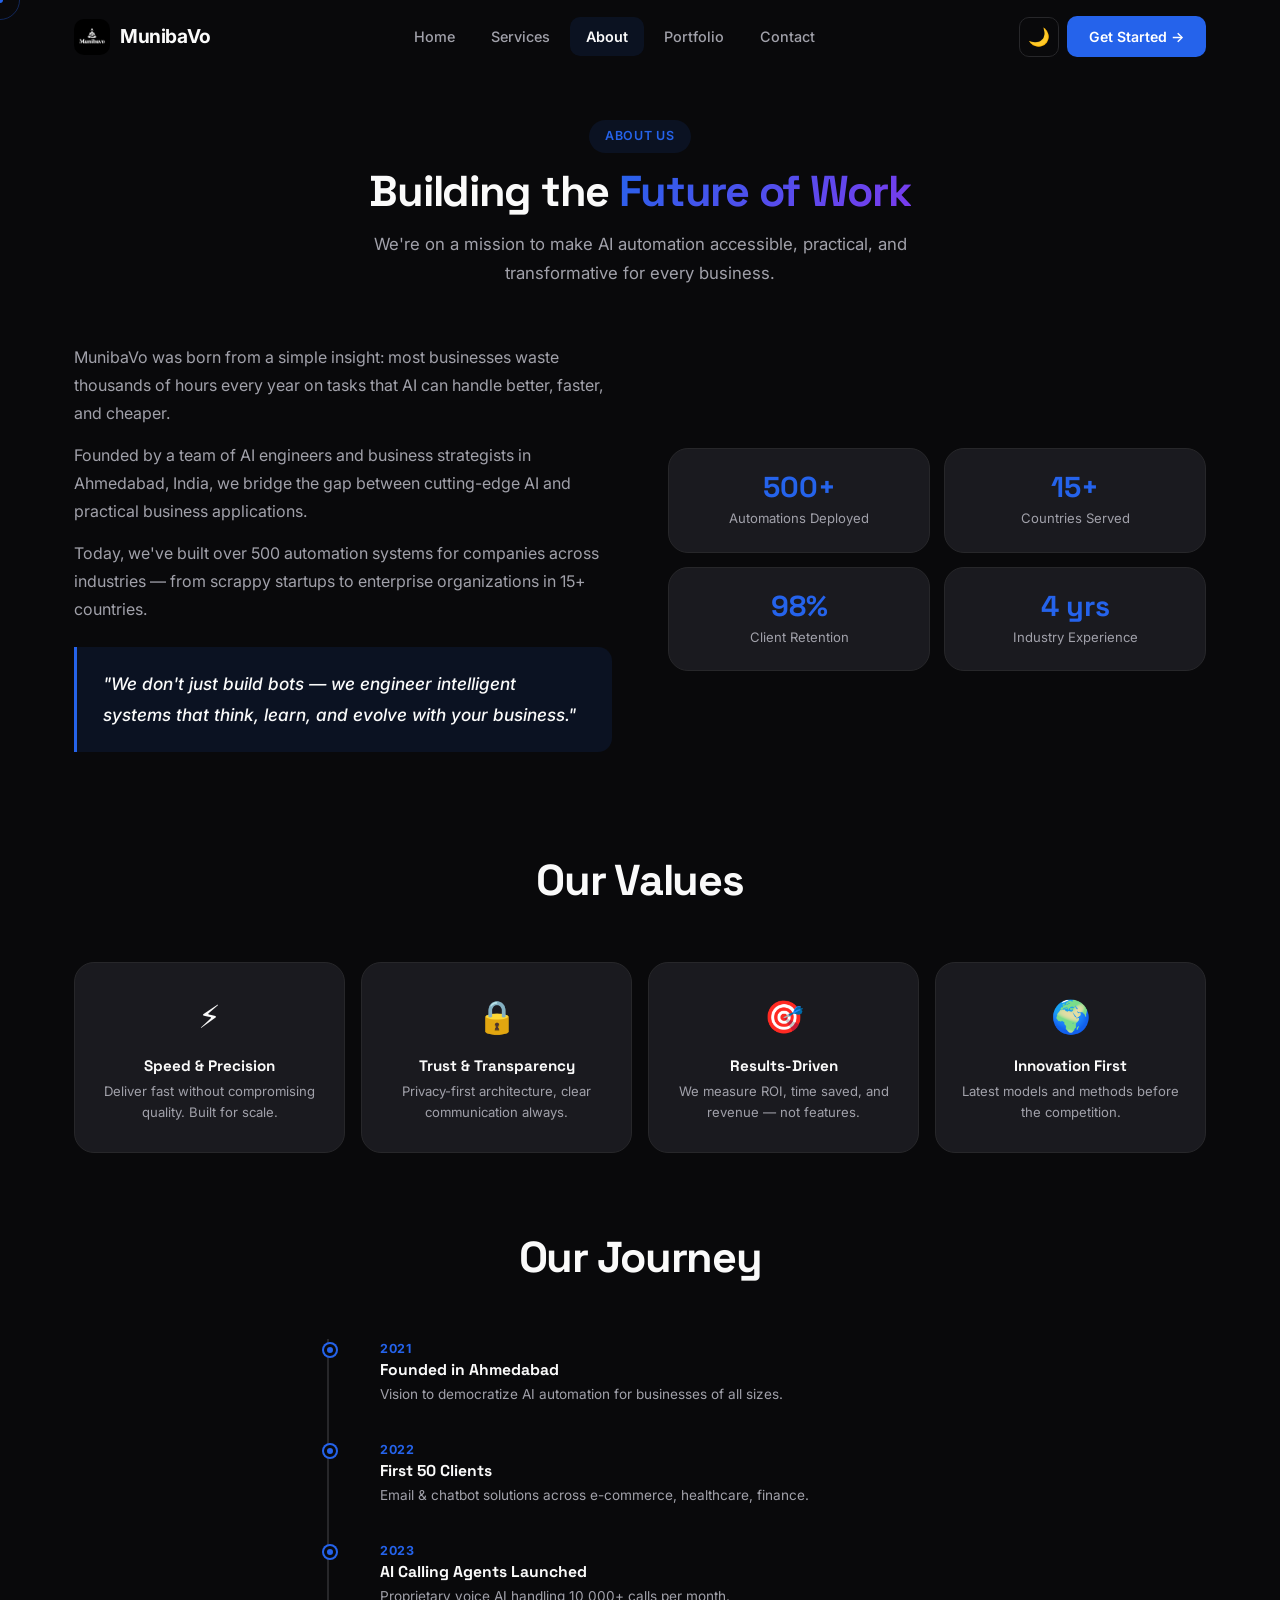
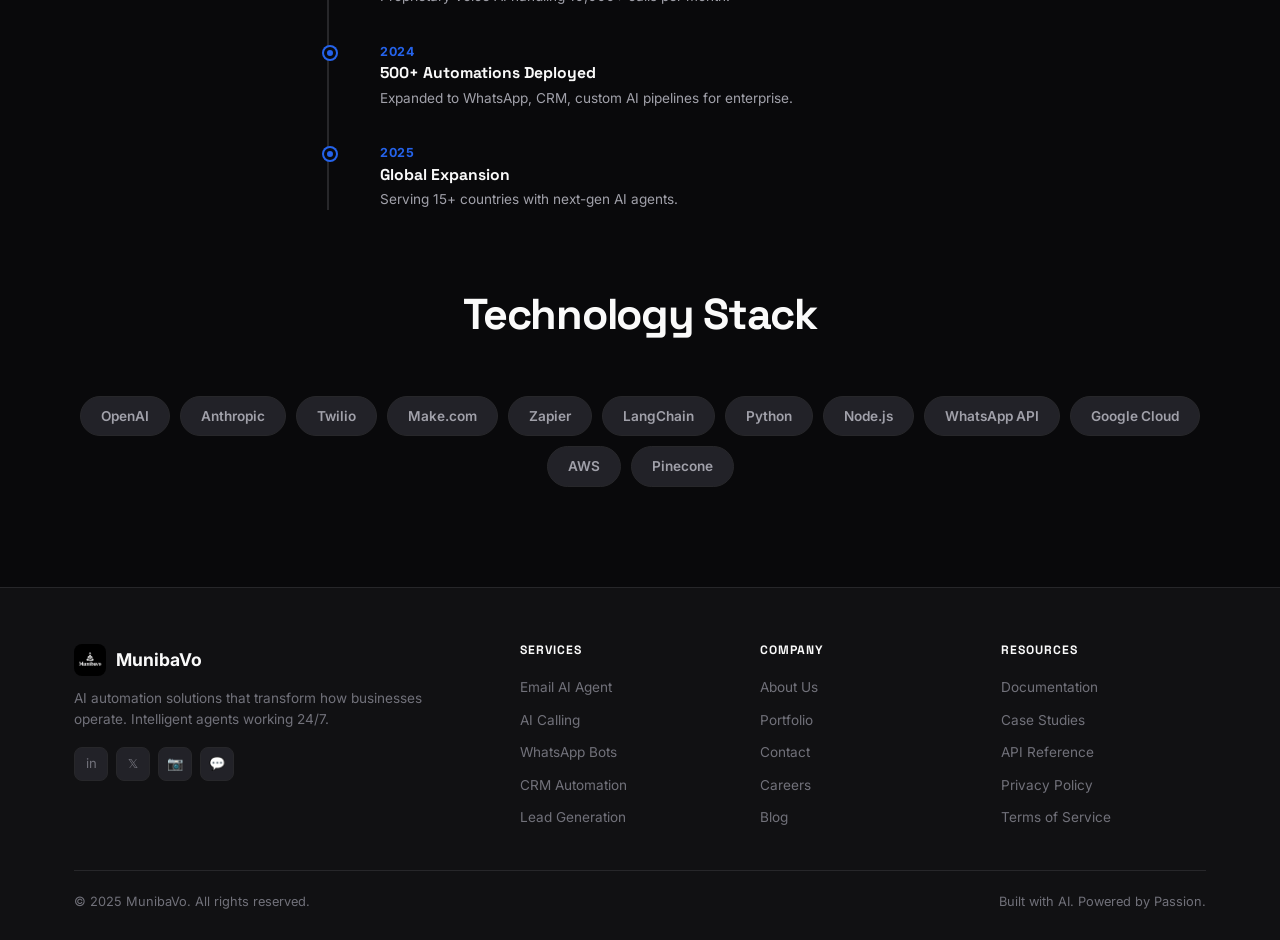
==== commit f79996c8: "logoaddded" ====
--- a/about.html
+++ b/about.html
@@ -7,6 +7,7 @@
   <title>About — MunibaVo AI Automation Agency</title>
   <meta name="description"
     content="Learn about MunibaVo — our mission, values, journey, and the technology stack powering AI automation for 150+ businesses worldwide.">
+  <link rel="icon" type="image/png" href="logo.png">
   <link rel="preconnect" href="https://fonts.googleapis.com">
   <link rel="preconnect" href="https://fonts.gstatic.com" crossorigin>
   <link
@@ -25,7 +26,7 @@
   <nav class="nav" id="nav">
     <div class="container nav-in">
       <a href="index.html" class="nav-logo">
-        <div class="logo-m">M</div>MunibaVo
+        <img src="logo.png" alt="MunibaVo Logo" class="logo-img">MunibaVo
       </a>
       <div class="nav-links" id="navL">
         <a href="index.html" class="nl-link" data-page="home">Home</a>
@@ -162,7 +163,7 @@
       <div class="ftr-grid">
         <div class="ftr-brand">
           <div class="ftr-logo">
-            <div class="ftr-lm">M</div>MunibaVo
+            <img src="logo.png" alt="MunibaVo Logo" class="ftr-logo-img">MunibaVo
           </div>
           <p>AI automation solutions that transform how businesses operate. Intelligent agents working 24/7.</p>
           <div class="ftr-soc"><a href="#" aria-label="LinkedIn">in</a><a href="#" aria-label="Twitter">𝕏</a><a
--- a/styles.css
+++ b/styles.css
@@ -74,8 +74,8 @@
 .nav.scrolled{background:var(--nav);backdrop-filter:blur(18px);-webkit-backdrop-filter:blur(18px);border-bottom:1px solid var(--brd);padding:10px 0}
 .nav-in{display:flex;align-items:center;justify-content:space-between}
 .nav-logo{display:flex;align-items:center;gap:10px;font-weight:700;font-size:1.2rem;letter-spacing:-.02em}
-.logo-m{width:36px;height:36px;border-radius:10px;background:var(--grad);display:grid;place-items:center;color:#fff;font-weight:800;font-size:.9rem;transition:transform .4s var(--spring)}
-.nav-logo:hover .logo-m{transform:rotate(-12deg) scale(1.08)}
+.logo-img{width:36px;height:36px;border-radius:10px;object-fit:cover;transition:transform .4s var(--spring)}
+.nav-logo:hover .logo-img{transform:rotate(-12deg) scale(1.08)}
 .nav-links{display:flex;align-items:center;gap:4px}
 .nl-link{padding:8px 16px;border-radius:var(--r-sm);font-size:.9rem;font-weight:500;color:var(--tx2);transition:all var(--tr);position:relative}
 .nl-link:hover,.nl-link.act{color:var(--tx);background:var(--ac-s)}
@@ -421,7 +421,7 @@
 .ftr-grid{display:grid;grid-template-columns:2fr 1fr 1fr 1fr;gap:36px;margin-bottom:36px}
 .ftr-brand{padding-right:20px}
 .ftr-logo{display:flex;align-items:center;gap:10px;font-weight:700;font-size:1.1rem;margin-bottom:12px}
-.ftr-lm{width:32px;height:32px;border-radius:8px;background:var(--grad);display:grid;place-items:center;color:#fff;font-weight:800;font-size:.82rem}
+.ftr-logo-img{width:32px;height:32px;border-radius:8px;object-fit:cover}
 .ftr-brand p{color:var(--tx3);font-size:.85rem;line-height:1.6;margin-bottom:16px}
 .ftr-soc{display:flex;gap:8px}
 .ftr-soc a{width:34px;height:34px;border-radius:8px;background:var(--surf);border:1px solid var(--brd);display:grid;place-items:center;color:var(--tx3);font-size:.82rem;transition:all var(--tr)}
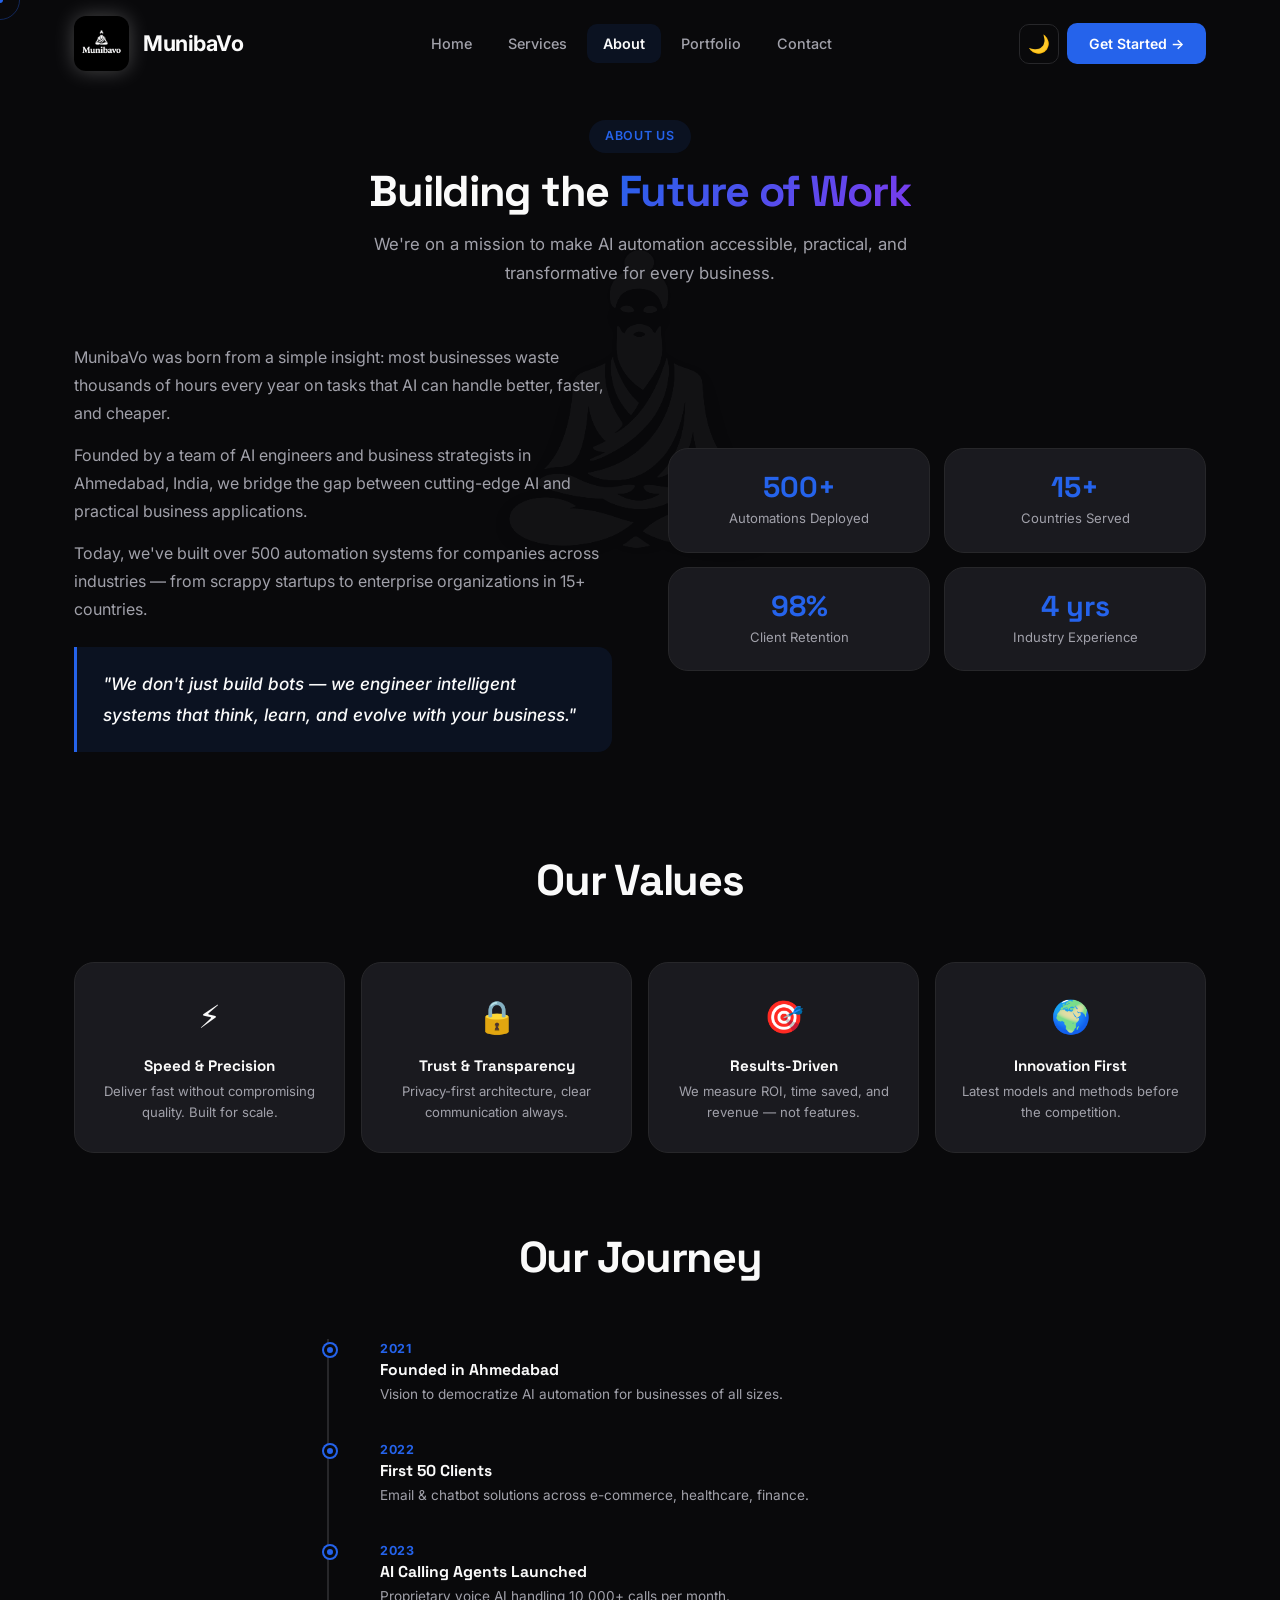
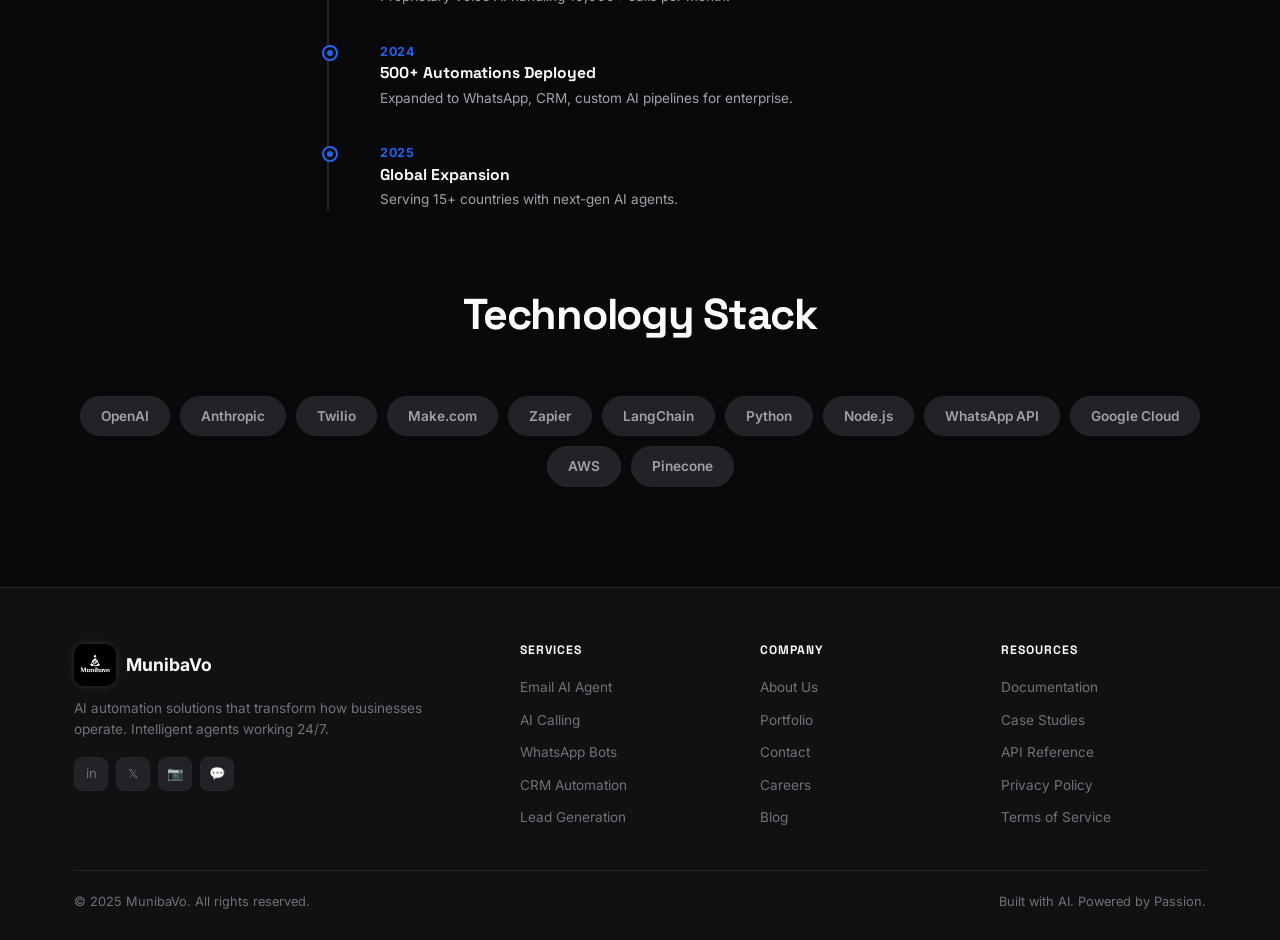
==== commit 8a07b38b: "back to top" ====
--- a/about.html
+++ b/about.html
@@ -18,6 +18,7 @@
 
 <body>
 
+  <div class="bg-watermark"></div>
   <div id="scrollBar"></div>
   <div class="cur-ring" id="curR"></div>
   <div class="cur-dot" id="curD"></div>
@@ -190,6 +191,13 @@
     </div>
   </footer>
 
+  <button id="backToTop" class="back-to-top" aria-label="Back to top">
+    <svg viewBox="0 0 24 24" fill="none" stroke="currentColor" stroke-width="2" stroke-linecap="round"
+      stroke-linejoin="round">
+      <path d="M12 19V5M5 12l7-7 7 7" />
+    </svg>
+  </button>
+
   <script src="script.js"></script>
 </body>
 
--- a/styles.css
+++ b/styles.css
@@ -1,466 +1,2807 @@
-:root{
-  --font-h:'Space Grotesk',system-ui,sans-serif;
-  --font-b:'Inter',system-ui,sans-serif;
-  --ease:cubic-bezier(.4,0,.2,1);
-  --spring:cubic-bezier(.34,1.56,.64,1);
-  --r:14px;--r-sm:10px;--r-lg:20px;--r-xl:28px;
-  --tr:.3s var(--ease);
-}
-[data-theme="dark"]{
-  --bg:#09090B;--bg2:#111113;--bg3:#18181B;
-  --card:#1A1A1F;--card-h:#202027;
-  --nav:rgba(9,9,11,.82);
-  --surf:#222228;--surf2:#2A2A32;
-  --brd:#27272A;--brd-h:#3F3F46;
-  --tx:#FAFAFA;--tx2:#A1A1AA;--tx3:#71717A;
-  --ac:#2563EB;--ac-h:#3B82F6;--ac-s:rgba(37,99,235,.10);
-  --ac2:#7C3AED;--ac2-s:rgba(124,58,237,.08);
-  --grn:#10B981;--grn-s:rgba(16,185,129,.10);
-  --amb:#F59E0B;--amb-s:rgba(245,158,11,.10);
-  --red:#EF4444;--red-s:rgba(239,68,68,.08);
-  --sh:0 1px 3px rgba(0,0,0,.4);
-  --sh-l:0 8px 32px rgba(0,0,0,.3);
-  --sh-xl:0 24px 64px rgba(0,0,0,.4);
-  --cur:37,99,235;
-  --grad:linear-gradient(135deg,#2563EB,#7C3AED);
-  --grad2:linear-gradient(135deg,#2563EB 0%,#06B6D4 100%);
-}
-[data-theme="light"]{
-  --bg:#FFFFFF;--bg2:#F9FAFB;--bg3:#F3F4F6;
-  --card:#FFFFFF;--card-h:#F9FAFB;
-  --nav:rgba(255,255,255,.85);
-  --surf:#F3F4F6;--surf2:#E5E7EB;
-  --brd:#E5E7EB;--brd-h:#D1D5DB;
-  --tx:#111827;--tx2:#6B7280;--tx3:#9CA3AF;
-  --ac:#2563EB;--ac-h:#1D4ED8;--ac-s:rgba(37,99,235,.06);
-  --ac2:#7C3AED;--ac2-s:rgba(124,58,237,.05);
-  --grn:#059669;--grn-s:rgba(5,150,105,.06);
-  --amb:#D97706;--amb-s:rgba(217,119,6,.06);
-  --red:#DC2626;--red-s:rgba(220,38,38,.06);
-  --sh:0 1px 3px rgba(0,0,0,.05);
-  --sh-l:0 8px 32px rgba(0,0,0,.06);
-  --sh-xl:0 24px 64px rgba(0,0,0,.07);
-  --cur:37,99,235;
-  --grad:linear-gradient(135deg,#2563EB,#7C3AED);
-  --grad2:linear-gradient(135deg,#2563EB 0%,#06B6D4 100%);
-}
-
-*,*::before,*::after{margin:0;padding:0;box-sizing:border-box}
-html{scroll-behavior:smooth}
-body{font-family:var(--font-b);background:var(--bg);color:var(--tx);line-height:1.65;overflow-x:hidden;transition:background .35s var(--ease),color .35s var(--ease)}
-a{color:inherit;text-decoration:none}
-button{font-family:var(--font-b);border:none;background:none;cursor:pointer}
-img{max-width:100%;display:block}
-ul{list-style:none}
-h1,h2,h3,h4,h5,h6{font-family:var(--font-h);line-height:1.15;font-weight:700}
-::-webkit-scrollbar{width:5px}
-::-webkit-scrollbar-track{background:var(--bg2)}
-::-webkit-scrollbar-thumb{background:var(--brd-h);border-radius:5px}
-.container{max-width:1180px;margin:0 auto;padding:0 24px}
+:root {
+  --font-h: 'Space Grotesk', system-ui, sans-serif;
+  --font-b: 'Inter', system-ui, sans-serif;
+  --ease: cubic-bezier(.4, 0, .2, 1);
+  --spring: cubic-bezier(.34, 1.56, .64, 1);
+  --r: 14px;
+  --r-sm: 10px;
+  --r-lg: 20px;
+  --r-xl: 28px;
+  --tr: .3s var(--ease);
+}
+
+/* ── Preloader ── */
+#pre-load {
+  background: linear-gradient(135deg, #000000 0%, #07022d 30%, #0b0b0b 60%, #040029 100%);
+  position: fixed;
+  inset: 0;
+  display: flex;
+  align-items: center;
+  justify-content: center;
+  z-index: 999999;
+  transition: opacity .7s ease, visibility .7s ease;
+}
+
+#pre-load.done {
+  opacity: 0;
+  visibility: hidden;
+  pointer-events: none;
+}
+
+#pre-load .loader-inner {
+  --loader-background: linear-gradient(0deg, rgba(25, 27, 31, 0.15) 0%, rgba(16, 15, 18, 0.15) 100%);
+  position: relative;
+  height: 250px;
+  aspect-ratio: 1;
+  display: flex;
+  align-items: center;
+  justify-content: center;
+}
+
+#pre-load .loader-inner .loader-logo {
+  position: absolute;
+  top: 50%;
+  left: 50%;
+  transform: translate(-50%, -50%);
+  width: 120px;
+  height: 120px;
+  display: flex;
+  align-items: center;
+  justify-content: center;
+  animation: color-change 2s infinite ease-in-out;
+  z-index: 999;
+}
+
+#pre-load .loader-inner .loader-logo img {
+  width: 100%;
+  height: 100%;
+  object-fit: contain;
+  border-radius: 10px;
+}
+
+#pre-load .loader-inner .box {
+  position: absolute;
+  background: var(--loader-background);
+  border-radius: 50%;
+  border-top: 1px solid rgba(124, 58, 237, .5);
+  box-shadow: rgba(37, 99, 235, .2) 0 10px 10px 0;
+  backdrop-filter: blur(5px);
+  animation: ripple 2s infinite ease-in-out;
+}
+
+#pre-load .loader-inner .box:nth-child(2) {
+  width: 25%;
+  aspect-ratio: 1/1;
+  z-index: 99;
+}
+
+#pre-load .loader-inner .box:nth-child(3) {
+  inset: 30%;
+  z-index: 98;
+  border-color: rgba(0, 0, 0, 0.4);
+  animation-delay: .2s;
+}
+
+#pre-load .loader-inner .box:nth-child(4) {
+  inset: 20%;
+  z-index: 97;
+  border-color: rgba(0, 0, 0, 0.3);
+  animation-delay: .4s;
+}
+
+#pre-load .loader-inner .box:nth-child(5) {
+  inset: 10%;
+  z-index: 96;
+  border-color: rgba(124, 58, 237, .2);
+  animation-delay: .6s;
+}
+
+#pre-load .loader-inner .box:nth-child(6) {
+  inset: 0;
+  z-index: 95;
+  border-color: rgba(124, 58, 237, .1);
+  animation-delay: .8s;
+}
+
+@keyframes ripple {
+  0% {
+    transform: scale(1);
+    box-shadow: rgba(37, 99, 235, .2) 0 10px 10px 0;
+  }
+
+  50% {
+    transform: scale(1.3);
+    box-shadow: rgba(37, 99, 235, .3) 0 30px 20px 0;
+  }
+
+  100% {
+    transform: scale(1);
+    box-shadow: rgba(37, 99, 235, .2) 0 10px 10px 0;
+  }
+}
+
+@keyframes color-change {
+  0% {
+    opacity: .7
+  }
+
+  50% {
+    opacity: 1
+  }
+
+  100% {
+    opacity: .7
+  }
+}
+
+
+[data-theme="dark"] {
+  --bg: #09090B;
+  --bg2: #111113;
+  --bg3: #18181B;
+  --card: #1A1A1F;
+  --card-h: #202027;
+  --nav: rgba(9, 9, 11, .82);
+  --surf: #222228;
+  --surf2: #2A2A32;
+  --brd: #27272A;
+  --brd-h: #3F3F46;
+  --tx: #FAFAFA;
+  --tx2: #A1A1AA;
+  --tx3: #71717A;
+  --ac: #2563EB;
+  --ac-h: #3B82F6;
+  --ac-s: rgba(37, 99, 235, .10);
+  --ac2: #7C3AED;
+  --ac2-s: rgba(124, 58, 237, .08);
+  --grn: #10B981;
+  --grn-s: rgba(16, 185, 129, .10);
+  --amb: #F59E0B;
+  --amb-s: rgba(245, 158, 11, .10);
+  --red: #EF4444;
+  --red-s: rgba(239, 68, 68, .08);
+  --sh: 0 1px 3px rgba(0, 0, 0, .4);
+  --sh-l: 0 8px 32px rgba(0, 0, 0, .3);
+  --sh-xl: 0 24px 64px rgba(0, 0, 0, .4);
+  --cur: 37, 99, 235;
+  --grad: linear-gradient(135deg, #2563EB, #7C3AED);
+  --grad2: linear-gradient(135deg, #2563EB 0%, #06B6D4 100%);
+}
+
+[data-theme="light"] {
+  --bg: #FFFFFF;
+  --bg2: #F9FAFB;
+  --bg3: #F3F4F6;
+  --card: #FFFFFF;
+  --card-h: #F9FAFB;
+  --nav: rgba(255, 255, 255, .85);
+  --surf: #F3F4F6;
+  --surf2: #E5E7EB;
+  --brd: #E5E7EB;
+  --brd-h: #D1D5DB;
+  --tx: #111827;
+  --tx2: #6B7280;
+  --tx3: #9CA3AF;
+  --ac: #2563EB;
+  --ac-h: #1D4ED8;
+  --ac-s: rgba(37, 99, 235, .06);
+  --ac2: #7C3AED;
+  --ac2-s: rgba(124, 58, 237, .05);
+  --grn: #059669;
+  --grn-s: rgba(5, 150, 105, .06);
+  --amb: #D97706;
+  --amb-s: rgba(217, 119, 6, .06);
+  --red: #DC2626;
+  --red-s: rgba(220, 38, 38, .06);
+  --sh: 0 1px 3px rgba(0, 0, 0, .05);
+  --sh-l: 0 8px 32px rgba(0, 0, 0, .06);
+  --sh-xl: 0 24px 64px rgba(0, 0, 0, .07);
+  --cur: 37, 99, 235;
+  --grad: linear-gradient(135deg, #2563EB, #7C3AED);
+  --grad2: linear-gradient(135deg, #2563EB 0%, #06B6D4 100%);
+}
+
+*,
+*::before,
+*::after {
+  margin: 0;
+  padding: 0;
+  box-sizing: border-box
+}
+
+html {
+  scroll-behavior: smooth
+}
+
+body {
+  font-family: var(--font-b);
+  background: var(--bg);
+  color: var(--tx);
+  line-height: 1.65;
+  overflow-x: hidden;
+  transition: background .35s var(--ease), color .35s var(--ease)
+}
+
+a {
+  color: inherit;
+  text-decoration: none
+}
+
+button {
+  font-family: var(--font-b);
+  border: none;
+  background: none;
+  cursor: pointer
+}
+
+img {
+  max-width: 100%;
+  display: block
+}
+
+ul {
+  list-style: none
+}
+
+h1,
+h2,
+h3,
+h4,
+h5,
+h6 {
+  font-family: var(--font-h);
+  line-height: 1.15;
+  font-weight: 700
+}
+
+::-webkit-scrollbar {
+  width: 5px
+}
+
+::-webkit-scrollbar-track {
+  background: var(--bg2)
+}
+
+::-webkit-scrollbar-thumb {
+  background: var(--brd-h);
+  border-radius: 5px
+}
+
+.container {
+  max-width: 1180px;
+  margin: 0 auto;
+  padding: 0 24px
+}
 
 /* ── Cursor ── */
-@media(hover:hover)and(pointer:fine){body,a,button,input,select,textarea{cursor:none}}
-.cur-ring{position:fixed;width:40px;height:40px;border-radius:50%;border:1.5px solid rgba(var(--cur),.35);pointer-events:none;z-index:99999;transform:translate(-50%,-50%);transition:width .3s var(--spring),height .3s var(--spring),border-color .3s,background .3s;will-change:transform}
-.cur-ring.hov{width:56px;height:56px;background:rgba(var(--cur),.06);border-color:rgba(var(--cur),.5)}
-.cur-ring.click{width:32px;height:32px;border-color:rgba(var(--cur),.7)}
-.cur-dot{position:fixed;width:6px;height:6px;border-radius:50%;background:rgb(var(--cur));pointer-events:none;z-index:100000;transform:translate(-50%,-50%);will-change:transform;transition:transform .15s var(--spring)}
-.cur-dot.click{transform:translate(-50%,-50%) scale(.6)}
+@media(hover:hover)and(pointer:fine) {
+
+  body,
+  a,
+  button,
+  input,
+  select,
+  textarea {
+    cursor: none
+  }
+}
+
+.cur-ring {
+  position: fixed;
+  width: 40px;
+  height: 40px;
+  border-radius: 50%;
+  border: 1.5px solid rgba(var(--cur), .35);
+  pointer-events: none;
+  z-index: 99999;
+  transform: translate(-50%, -50%);
+  transition: width .3s var(--spring), height .3s var(--spring), border-color .3s, background .3s;
+  will-change: transform
+}
+
+.cur-ring.hov {
+  width: 56px;
+  height: 56px;
+  background: rgba(var(--cur), .06);
+  border-color: rgba(var(--cur), .5)
+}
+
+.cur-ring.click {
+  width: 32px;
+  height: 32px;
+  border-color: rgba(var(--cur), .7)
+}
+
+.cur-dot {
+  position: fixed;
+  width: 6px;
+  height: 6px;
+  border-radius: 50%;
+  background: rgb(var(--cur));
+  pointer-events: none;
+  z-index: 100000;
+  transform: translate(-50%, -50%);
+  will-change: transform;
+  transition: transform .15s var(--spring)
+}
+
+.cur-dot.click {
+  transform: translate(-50%, -50%) scale(.6)
+}
 
 /* ── Scroll Bar ── */
-#scrollBar{position:fixed;top:0;left:0;height:3px;z-index:10001;background:var(--grad);width:0}
+#scrollBar {
+  position: fixed;
+  top: 0;
+  left: 0;
+  height: 3px;
+  z-index: 10001;
+  background: var(--grad);
+  width: 0
+}
 
 /* ── Nav ── */
-.nav{position:fixed;top:0;left:0;width:100%;z-index:1000;padding:16px 0;transition:all .35s var(--ease)}
-.nav.scrolled{background:var(--nav);backdrop-filter:blur(18px);-webkit-backdrop-filter:blur(18px);border-bottom:1px solid var(--brd);padding:10px 0}
-.nav-in{display:flex;align-items:center;justify-content:space-between}
-.nav-logo{display:flex;align-items:center;gap:10px;font-weight:700;font-size:1.2rem;letter-spacing:-.02em}
-.logo-img{width:36px;height:36px;border-radius:10px;object-fit:cover;transition:transform .4s var(--spring)}
-.nav-logo:hover .logo-img{transform:rotate(-12deg) scale(1.08)}
-.nav-links{display:flex;align-items:center;gap:4px}
-.nl-link{padding:8px 16px;border-radius:var(--r-sm);font-size:.9rem;font-weight:500;color:var(--tx2);transition:all var(--tr);position:relative}
-.nl-link:hover,.nl-link.act{color:var(--tx);background:var(--ac-s)}
-.nl-link.act{font-weight:600}
-.nav-r{display:flex;align-items:center;gap:8px}
-.th-btn{width:40px;height:40px;border-radius:var(--r-sm);border:1px solid var(--brd);display:grid;place-items:center;color:var(--tx2);transition:all var(--tr);font-size:1.1rem}
-.th-btn:hover{border-color:var(--brd-h);color:var(--tx);background:var(--surf)}
-.nav-cta{padding:9px 22px;border-radius:var(--r-sm);background:var(--ac);color:#fff;font-weight:600;font-size:.88rem;transition:all var(--tr)}
-.nav-cta:hover{background:var(--ac-h);transform:translateY(-1px);box-shadow:0 4px 16px rgba(37,99,235,.3)}
-.ham{display:none;flex-direction:column;gap:5px;padding:8px;z-index:1001}
-.ham span{display:block;width:22px;height:2px;background:var(--tx);border-radius:2px;transition:all .3s var(--ease)}
-.ham.on span:nth-child(1){transform:rotate(45deg) translate(5px,5px)}
-.ham.on span:nth-child(2){opacity:0}
-.ham.on span:nth-child(3){transform:rotate(-45deg) translate(5px,-5px)}
-.mob-ov{position:fixed;inset:0;background:rgba(0,0,0,.5);z-index:998;opacity:0;pointer-events:none;transition:opacity .3s}
-.mob-ov.show{opacity:1;pointer-events:all}
-.mob-dr{position:fixed;top:0;right:-100%;width:280px;height:100vh;z-index:999;background:var(--bg);border-left:1px solid var(--brd);padding:90px 24px 24px;transition:right .35s var(--ease)}
-.mob-dr.open{right:0}
-.mob-dr .nl-link{display:block;padding:14px 16px;font-size:1.05rem;border-radius:var(--r-sm)}
+.nav {
+  position: fixed;
+  top: 0;
+  left: 0;
+  width: 100%;
+  z-index: 1000;
+  padding: 16px 0;
+  transition: all .35s var(--ease)
+}
+
+.nav.scrolled {
+  background: var(--nav);
+  backdrop-filter: blur(18px);
+  -webkit-backdrop-filter: blur(18px);
+  border-bottom: 1px solid var(--brd);
+  padding: 10px 0
+}
+
+.nav-in {
+  display: flex;
+  align-items: center;
+  justify-content: space-between
+}
+
+.nav-logo {
+  display: flex;
+  align-items: center;
+  gap: 10px;
+  font-weight: 700;
+  font-size: 1.2rem;
+  letter-spacing: -.02em
+}
+
+.logo-img {
+  width: auto;
+  height: 55px;
+  /* increased from 48px */
+  border-radius: 12px;
+  object-fit: fill;
+  transition: transform .4s var(--spring);
+  filter: drop-shadow(0 0 10px rgba(255, 255, 255, .25));
+}
+
+.nav-logo {
+  gap: 14px;
+  font-size: 1.35rem;
+}
+
+.nav-links {
+  display: flex;
+  align-items: center;
+  gap: 4px
+}
+
+.nl-link {
+  padding: 8px 16px;
+  border-radius: var(--r-sm);
+  font-size: .9rem;
+  font-weight: 500;
+  color: var(--tx2);
+  transition: all var(--tr);
+  position: relative
+}
+
+.nl-link:hover,
+.nl-link.act {
+  color: var(--tx);
+  background: var(--ac-s)
+}
+
+.nl-link.act {
+  font-weight: 600
+}
+
+.nav-r {
+  display: flex;
+  align-items: center;
+  gap: 8px
+}
+
+.th-btn {
+  width: 40px;
+  height: 40px;
+  border-radius: var(--r-sm);
+  border: 1px solid var(--brd);
+  display: grid;
+  place-items: center;
+  color: var(--tx2);
+  transition: all var(--tr);
+  font-size: 1.1rem
+}
+
+.th-btn:hover {
+  border-color: var(--brd-h);
+  color: var(--tx);
+  background: var(--surf)
+}
+
+.nav-cta {
+  padding: 9px 22px;
+  border-radius: var(--r-sm);
+  background: var(--ac);
+  color: #fff;
+  font-weight: 600;
+  font-size: .88rem;
+  transition: all var(--tr)
+}
+
+.nav-cta:hover {
+  background: var(--ac-h);
+  transform: translateY(-1px);
+  box-shadow: 0 4px 16px rgba(37, 99, 235, .3)
+}
+
+.ham {
+  display: none;
+  flex-direction: column;
+  gap: 5px;
+  padding: 8px;
+  z-index: 1001
+}
+
+.ham span {
+  display: block;
+  width: 22px;
+  height: 2px;
+  background: var(--tx);
+  border-radius: 2px;
+  transition: all .3s var(--ease)
+}
+
+.ham.on span:nth-child(1) {
+  transform: rotate(45deg) translate(5px, 5px)
+}
+
+.ham.on span:nth-child(2) {
+  opacity: 0
+}
+
+.ham.on span:nth-child(3) {
+  transform: rotate(-45deg) translate(5px, -5px)
+}
+
+.mob-ov {
+  position: fixed;
+  inset: 0;
+  background: rgba(0, 0, 0, .5);
+  z-index: 998;
+  opacity: 0;
+  pointer-events: none;
+  transition: opacity .3s
+}
+
+.mob-ov.show {
+  opacity: 1;
+  pointer-events: all
+}
+
+.mob-dr {
+  position: fixed;
+  top: 0;
+  right: -100%;
+  width: 280px;
+  height: 100vh;
+  z-index: 999;
+  background: var(--bg);
+  border-left: 1px solid var(--brd);
+  padding: 90px 24px 24px;
+  transition: right .35s var(--ease)
+}
+
+.mob-dr.open {
+  right: 0
+}
+
+.mob-dr .nl-link {
+  display: block;
+  padding: 14px 16px;
+  font-size: 1.05rem;
+  border-radius: var(--r-sm)
+}
 
 /* ── Section ── */
-section{padding:100px 0}
-.slabel{display:inline-flex;align-items:center;gap:6px;padding:6px 16px;border-radius:50px;font-size:.78rem;font-weight:600;text-transform:uppercase;letter-spacing:.06em;margin-bottom:14px}
-.sl-b{background:var(--ac-s);color:var(--ac)}
-.sl-p{background:var(--ac2-s);color:var(--ac2)}
-.sl-g{background:var(--grn-s);color:var(--grn)}
-.sl-a{background:var(--amb-s);color:var(--amb)}
-.sh{font-size:clamp(1.7rem,4vw,2.7rem);font-weight:800;letter-spacing:-.03em;margin-bottom:14px}
-.ss{color:var(--tx2);font-size:1.05rem;max-width:560px;line-height:1.7}
-.sec-hdr{text-align:center;margin-bottom:56px}
-.sec-hdr .ss{margin:0 auto}
-.grad-tx{background:var(--grad);-webkit-background-clip:text;-webkit-text-fill-color:transparent;background-clip:text}
+section {
+  padding: 100px 0
+}
+
+.slabel {
+  display: inline-flex;
+  align-items: center;
+  gap: 6px;
+  padding: 6px 16px;
+  border-radius: 50px;
+  font-size: .78rem;
+  font-weight: 600;
+  text-transform: uppercase;
+  letter-spacing: .06em;
+  margin-bottom: 14px
+}
+
+.sl-b {
+  background: var(--ac-s);
+  color: var(--ac)
+}
+
+.sl-p {
+  background: var(--ac2-s);
+  color: var(--ac2)
+}
+
+.sl-g {
+  background: var(--grn-s);
+  color: var(--grn)
+}
+
+.sl-a {
+  background: var(--amb-s);
+  color: var(--amb)
+}
+
+.sh {
+  font-size: clamp(1.7rem, 4vw, 2.7rem);
+  font-weight: 800;
+  letter-spacing: -.03em;
+  margin-bottom: 14px
+}
+
+.ss {
+  color: var(--tx2);
+  font-size: 1.05rem;
+  max-width: 560px;
+  line-height: 1.7
+}
+
+.sec-hdr {
+  text-align: center;
+  margin-bottom: 56px
+}
+
+.sec-hdr .ss {
+  margin: 0 auto
+}
+
+.grad-tx {
+  background: var(--grad);
+  -webkit-background-clip: text;
+  -webkit-text-fill-color: transparent;
+  background-clip: text
+}
 
 /* ── Btns ── */
-.btn{display:inline-flex;align-items:center;gap:8px;padding:13px 28px;border-radius:var(--r-sm);font-weight:600;font-size:.95rem;transition:all var(--tr);position:relative;overflow:hidden}
-.btn-p{background:var(--ac);color:#fff;box-shadow:0 2px 8px rgba(37,99,235,.25)}
-.btn-p:hover{background:var(--ac-h);transform:translateY(-2px);box-shadow:0 8px 24px rgba(37,99,235,.3)}
-.btn-s{background:var(--surf);color:var(--tx);border:1px solid var(--brd)}
-.btn-s:hover{border-color:var(--brd-h);background:var(--card-h);transform:translateY(-2px)}
-.btn-g{background:var(--grad);color:#fff;box-shadow:0 2px 8px rgba(37,99,235,.25)}
-.btn-g:hover{transform:translateY(-2px);box-shadow:0 8px 24px rgba(37,99,235,.35)}
-.btn svg{width:18px;height:18px;stroke:currentColor;fill:none;stroke-width:2}
-.btn .ripple{position:absolute;border-radius:50%;background:rgba(255,255,255,.25);transform:scale(0);animation:rip .55s linear}
-@keyframes rip{to{transform:scale(4);opacity:0}}
+.btn {
+  display: inline-flex;
+  align-items: center;
+  gap: 8px;
+  padding: 13px 28px;
+  border-radius: var(--r-sm);
+  font-weight: 600;
+  font-size: .95rem;
+  transition: all var(--tr);
+  position: relative;
+  overflow: hidden
+}
+
+.btn-p {
+  background: var(--ac);
+  color: #fff;
+  box-shadow: 0 2px 8px rgba(37, 99, 235, .25)
+}
+
+.btn-p:hover {
+  background: var(--ac-h);
+  transform: translateY(-2px);
+  box-shadow: 0 8px 24px rgba(37, 99, 235, .3)
+}
+
+.btn-s {
+  background: var(--surf);
+  color: var(--tx);
+  border: 1px solid var(--brd)
+}
+
+.btn-s:hover {
+  border-color: var(--brd-h);
+  background: var(--card-h);
+  transform: translateY(-2px)
+}
+
+.btn-g {
+  background: var(--grad);
+  color: #fff;
+  box-shadow: 0 2px 8px rgba(37, 99, 235, .25)
+}
+
+.btn-g:hover {
+  transform: translateY(-2px);
+  box-shadow: 0 8px 24px rgba(37, 99, 235, .35)
+}
+
+.btn svg {
+  width: 18px;
+  height: 18px;
+  stroke: currentColor;
+  fill: none;
+  stroke-width: 2
+}
+
+.btn .ripple {
+  position: absolute;
+  border-radius: 50%;
+  background: rgba(255, 255, 255, .25);
+  transform: scale(0);
+  animation: rip .55s linear
+}
+
+@keyframes rip {
+  to {
+    transform: scale(4);
+    opacity: 0
+  }
+}
 
 /* ── Cards ── */
-.card{background:var(--card);border:1px solid var(--brd);border-radius:var(--r-lg);padding:32px;transition:all .35s var(--ease);position:relative;overflow:hidden}
-.card::before{content:'';position:absolute;top:0;left:-100%;width:60%;height:100%;background:linear-gradient(90deg,transparent,rgba(255,255,255,.03),transparent);transition:left .6s var(--ease);pointer-events:none}
-.card:hover::before{left:130%}
-.card:hover{border-color:var(--brd-h);box-shadow:var(--sh-l);transform:translateY(-5px)}
+.card {
+  background: var(--card);
+  border: 1px solid var(--brd);
+  border-radius: var(--r-lg);
+  padding: 32px;
+  transition: all .35s var(--ease);
+  position: relative;
+  overflow: hidden
+}
+
+.card::before {
+  content: '';
+  position: absolute;
+  top: 0;
+  left: -100%;
+  width: 60%;
+  height: 100%;
+  background: linear-gradient(90deg, transparent, rgba(255, 255, 255, .03), transparent);
+  transition: left .6s var(--ease);
+  pointer-events: none
+}
+
+.card:hover::before {
+  left: 130%
+}
+
+.card:hover {
+  border-color: var(--brd-h);
+  box-shadow: var(--sh-l);
+  transform: translateY(-5px)
+}
 
 /* ── Reveals ── */
-.rv{opacity:0;transform:translateY(28px);transition:opacity .65s var(--ease),transform .65s var(--ease)}
-.rv.vis{opacity:1;transform:translateY(0)}
-.rv-l{opacity:0;transform:translateX(-28px);transition:opacity .65s var(--ease),transform .65s var(--ease)}
-.rv-l.vis{opacity:1;transform:translateX(0)}
-.rv-r{opacity:0;transform:translateX(28px);transition:opacity .65s var(--ease),transform .65s var(--ease)}
-.rv-r.vis{opacity:1;transform:translateX(0)}
-.rv-s{opacity:0;transform:scale(.92);transition:opacity .65s var(--ease),transform .65s var(--ease)}
-.rv-s.vis{opacity:1;transform:scale(1)}
-.rv-ro{opacity:0;transform:rotate(-4deg) translateY(20px);transition:opacity .65s var(--ease),transform .65s var(--ease)}
-.rv-ro.vis{opacity:1;transform:rotate(0) translateY(0)}
-@media(prefers-reduced-motion:reduce){.rv,.rv-l,.rv-r,.rv-s,.rv-ro{opacity:1;transform:none;transition:none}}
+.rv {
+  opacity: 0;
+  transform: translateY(28px);
+  transition: opacity .65s var(--ease), transform .65s var(--ease)
+}
+
+.rv.vis {
+  opacity: 1;
+  transform: translateY(0)
+}
+
+.rv-l {
+  opacity: 0;
+  transform: translateX(-28px);
+  transition: opacity .65s var(--ease), transform .65s var(--ease)
+}
+
+.rv-l.vis {
+  opacity: 1;
+  transform: translateX(0)
+}
+
+.rv-r {
+  opacity: 0;
+  transform: translateX(28px);
+  transition: opacity .65s var(--ease), transform .65s var(--ease)
+}
+
+.rv-r.vis {
+  opacity: 1;
+  transform: translateX(0)
+}
+
+.rv-s {
+  opacity: 0;
+  transform: scale(.92);
+  transition: opacity .65s var(--ease), transform .65s var(--ease)
+}
+
+.rv-s.vis {
+  opacity: 1;
+  transform: scale(1)
+}
+
+.rv-ro {
+  opacity: 0;
+  transform: rotate(-4deg) translateY(20px);
+  transition: opacity .65s var(--ease), transform .65s var(--ease)
+}
+
+.rv-ro.vis {
+  opacity: 1;
+  transform: rotate(0) translateY(0)
+}
+
+@media(prefers-reduced-motion:reduce) {
+
+  .rv,
+  .rv-l,
+  .rv-r,
+  .rv-s,
+  .rv-ro {
+    opacity: 1;
+    transform: none;
+    transition: none
+  }
+}
 
 /* ══════════════════════════
    HOME – HERO
 ══════════════════════════ */
-.hero{min-height:100vh;display:flex;align-items:center;padding:120px 24px 80px;position:relative;overflow:hidden}
-.hero-bg{position:absolute;inset:0;z-index:0;overflow:hidden}
-.h-orb{position:absolute;border-radius:50%;filter:blur(80px);opacity:.15;will-change:transform}
-.h-orb1{width:500px;height:500px;background:var(--ac);top:-10%;right:-5%;animation:ob1 22s ease-in-out infinite}
-.h-orb2{width:400px;height:400px;background:var(--ac2);bottom:-5%;left:-8%;animation:ob2 26s ease-in-out infinite}
-.h-orb3{width:300px;height:300px;background:#06B6D4;top:40%;left:30%;animation:ob3 20s ease-in-out infinite}
-@keyframes ob1{0%,100%{transform:translate(0,0)}50%{transform:translate(-40px,30px)}}
-@keyframes ob2{0%,100%{transform:translate(0,0)}50%{transform:translate(30px,-20px)}}
-@keyframes ob3{0%,100%{transform:translate(0,0)}50%{transform:translate(20px,30px)}}
-.h-grid{position:absolute;inset:0;opacity:.025;background-image:linear-gradient(var(--tx3) 1px,transparent 1px),linear-gradient(90deg,var(--tx3) 1px,transparent 1px);background-size:60px 60px}
-.hero-wrap{position:relative;z-index:1;display:grid;grid-template-columns:1fr 1fr;gap:60px;align-items:center}
-.hero-left{max-width:600px}
-.h-badge{display:inline-flex;align-items:center;gap:8px;padding:7px 18px;border-radius:50px;background:var(--grn-s);color:var(--grn);font-size:.8rem;font-weight:600;margin-bottom:24px;border:1px solid rgba(16,185,129,.15)}
-.h-badge .pulse{width:7px;height:7px;border-radius:50%;background:var(--grn);animation:pls 2s ease-in-out infinite}
-@keyframes pls{0%,100%{box-shadow:0 0 0 0 rgba(16,185,129,.5)}50%{box-shadow:0 0 0 7px rgba(16,185,129,0)}}
-.hero h1{font-size:clamp(2.5rem,5.5vw,4rem);font-weight:900;letter-spacing:-.04em;margin-bottom:22px;line-height:1.08}
-.tw-w{display:inline-block;position:relative;min-width:200px}
-.tw-t{color:var(--ac)}
-.tw-c{display:inline-block;width:3px;height:.82em;background:var(--ac);margin-left:2px;vertical-align:text-bottom;animation:blk .7s step-end infinite}
-@keyframes blk{50%{opacity:0}}
-.hero-desc{font-size:1.12rem;color:var(--tx2);margin-bottom:32px;max-width:520px;line-height:1.75}
-.hero-btns{display:flex;gap:12px;flex-wrap:wrap;margin-bottom:40px}
-.h-proof{display:flex;align-items:center;gap:16px;flex-wrap:wrap}
-.av-stack{display:flex}.av{width:36px;height:36px;border-radius:50%;border:2.5px solid var(--bg);margin-left:-10px;display:grid;place-items:center;font-size:.68rem;font-weight:700}
-.av:first-child{margin-left:0}
-.av1{background:#DBEAFE;color:#2563EB}.av2{background:#EDE9FE;color:#7C3AED}
-.av3{background:#D1FAE5;color:#059669}.av4{background:#FEF3C7;color:#D97706}
-.av5{background:var(--surf);color:var(--tx3)}
-.proof-tx{font-size:.88rem;color:var(--tx2)}.proof-tx strong{color:var(--tx);font-weight:700}
-.h-trust{display:flex;align-items:center;gap:6px;margin-top:16px}
-.h-trust .star{color:var(--amb);font-size:.8rem}
-.h-trust span{font-size:.82rem;color:var(--tx3)}
+.hero {
+  min-height: 100vh;
+  display: flex;
+  align-items: center;
+  padding: 120px 24px 80px;
+  position: relative;
+  overflow: hidden
+}
+
+.hero-bg {
+  position: absolute;
+  inset: 0;
+  z-index: 0;
+  overflow: hidden
+}
+
+.h-orb {
+  position: absolute;
+  border-radius: 50%;
+  filter: blur(80px);
+  opacity: .15;
+  will-change: transform
+}
+
+.h-orb1 {
+  width: 500px;
+  height: 500px;
+  background: var(--ac);
+  top: -10%;
+  right: -5%;
+  animation: ob1 22s ease-in-out infinite
+}
+
+.h-orb2 {
+  width: 400px;
+  height: 400px;
+  background: var(--ac2);
+  bottom: -5%;
+  left: -8%;
+  animation: ob2 26s ease-in-out infinite
+}
+
+.h-orb3 {
+  width: 300px;
+  height: 300px;
+  background: #06B6D4;
+  top: 40%;
+  left: 30%;
+  animation: ob3 20s ease-in-out infinite
+}
+
+@keyframes ob1 {
+
+  0%,
+  100% {
+    transform: translate(0, 0)
+  }
+
+  50% {
+    transform: translate(-40px, 30px)
+  }
+}
+
+@keyframes ob2 {
+
+  0%,
+  100% {
+    transform: translate(0, 0)
+  }
+
+  50% {
+    transform: translate(30px, -20px)
+  }
+}
+
+@keyframes ob3 {
+
+  0%,
+  100% {
+    transform: translate(0, 0)
+  }
+
+  50% {
+    transform: translate(20px, 30px)
+  }
+}
+
+.h-grid {
+  position: absolute;
+  inset: 0;
+  opacity: .025;
+  background-image: linear-gradient(var(--tx3) 1px, transparent 1px), linear-gradient(90deg, var(--tx3) 1px, transparent 1px);
+  background-size: 60px 60px
+}
+
+.hero-wrap {
+  position: relative;
+  z-index: 1;
+  display: grid;
+  grid-template-columns: 1fr 1fr;
+  gap: 60px;
+  align-items: center
+}
+
+.hero-left {
+  max-width: 600px
+}
+
+.h-badge {
+  display: inline-flex;
+  align-items: center;
+  gap: 8px;
+  padding: 7px 18px;
+  border-radius: 50px;
+  background: var(--grn-s);
+  color: var(--grn);
+  font-size: .8rem;
+  font-weight: 600;
+  margin-bottom: 24px;
+  border: 1px solid rgba(16, 185, 129, .15)
+}
+
+.h-badge .pulse {
+  width: 7px;
+  height: 7px;
+  border-radius: 50%;
+  background: var(--grn);
+  animation: pls 2s ease-in-out infinite
+}
+
+@keyframes pls {
+
+  0%,
+  100% {
+    box-shadow: 0 0 0 0 rgba(16, 185, 129, .5)
+  }
+
+  50% {
+    box-shadow: 0 0 0 7px rgba(16, 185, 129, 0)
+  }
+}
+
+.hero h1 {
+  font-size: clamp(2.5rem, 5.5vw, 4rem);
+  font-weight: 900;
+  letter-spacing: -.04em;
+  margin-bottom: 22px;
+  line-height: 1.08
+}
+
+.tw-w {
+  display: inline-block;
+  position: relative;
+  min-width: 200px
+}
+
+.tw-t {
+  color: var(--ac)
+}
+
+.tw-c {
+  display: inline-block;
+  width: 3px;
+  height: .82em;
+  background: var(--ac);
+  margin-left: 2px;
+  vertical-align: text-bottom;
+  animation: blk .7s step-end infinite
+}
+
+@keyframes blk {
+  50% {
+    opacity: 0
+  }
+}
+
+.hero-desc {
+  font-size: 1.12rem;
+  color: var(--tx2);
+  margin-bottom: 32px;
+  max-width: 520px;
+  line-height: 1.75
+}
+
+.hero-btns {
+  display: flex;
+  gap: 12px;
+  flex-wrap: wrap;
+  margin-bottom: 40px
+}
+
+.h-proof {
+  display: flex;
+  align-items: center;
+  gap: 16px;
+  flex-wrap: wrap
+}
+
+.av-stack {
+  display: flex
+}
+
+.av {
+  width: 36px;
+  height: 36px;
+  border-radius: 50%;
+  border: 2.5px solid var(--bg);
+  margin-left: -10px;
+  display: grid;
+  place-items: center;
+  font-size: .68rem;
+  font-weight: 700
+}
+
+.av:first-child {
+  margin-left: 0
+}
+
+.av1 {
+  background: #DBEAFE;
+  color: #2563EB
+}
+
+.av2 {
+  background: #EDE9FE;
+  color: #7C3AED
+}
+
+.av3 {
+  background: #D1FAE5;
+  color: #059669
+}
+
+.av4 {
+  background: #FEF3C7;
+  color: #D97706
+}
+
+.av5 {
+  background: var(--surf);
+  color: var(--tx3)
+}
+
+.proof-tx {
+  font-size: .88rem;
+  color: var(--tx2)
+}
+
+.proof-tx strong {
+  color: var(--tx);
+  font-weight: 700
+}
+
+.h-trust {
+  display: flex;
+  align-items: center;
+  gap: 6px;
+  margin-top: 16px
+}
+
+.h-trust .star {
+  color: var(--amb);
+  font-size: .8rem
+}
+
+.h-trust span {
+  font-size: .82rem;
+  color: var(--tx3)
+}
 
 /* Hero Right – Animated Visual */
-.hero-right{position:relative;display:flex;justify-content:center;align-items:center;height:460px}
-.dash-mock{
-  width:380px;background:var(--card);border:1px solid var(--brd);border-radius:var(--r-xl);
-  padding:0;overflow:hidden;box-shadow:var(--sh-xl);
-  animation:float-d 6s ease-in-out infinite;position:relative;
-}
-@keyframes float-d{0%,100%{transform:translateY(0)}50%{transform:translateY(-12px)}}
-.dash-bar{display:flex;align-items:center;gap:6px;padding:14px 20px;border-bottom:1px solid var(--brd)}
-.dash-dot{width:10px;height:10px;border-radius:50%}
-.dd-r{background:#EF4444}.dd-y{background:#F59E0B}.dd-g{background:#10B981}
-.dash-body{padding:20px}
-.dash-row{display:flex;align-items:center;gap:12px;padding:10px 14px;border-radius:var(--r-sm);margin-bottom:8px;background:var(--surf);transition:all .3s;animation:dash-in .5s var(--ease) both}
-.dash-row:nth-child(1){animation-delay:.2s}.dash-row:nth-child(2){animation-delay:.4s}
-.dash-row:nth-child(3){animation-delay:.6s}.dash-row:nth-child(4){animation-delay:.8s}
-@keyframes dash-in{from{opacity:0;transform:translateX(-12px)}to{opacity:1;transform:translateX(0)}}
-.dash-icon{width:32px;height:32px;border-radius:8px;display:grid;place-items:center;font-size:.9rem;flex-shrink:0}
-.di-b{background:var(--ac-s)}.di-g{background:var(--grn-s)}.di-p{background:var(--ac2-s)}.di-a{background:var(--amb-s)}
-.dash-info{flex:1}.dash-info h4{font-size:.82rem;font-weight:600}.dash-info p{font-size:.72rem;color:var(--tx3)}
-.dash-badge{padding:3px 10px;border-radius:50px;font-size:.68rem;font-weight:600}
-.db-grn{background:var(--grn-s);color:var(--grn)}.db-ac{background:var(--ac-s);color:var(--ac)}.db-amb{background:var(--amb-s);color:var(--amb)}
-.dash-chart{margin-top:16px;height:60px;display:flex;align-items:flex-end;gap:6px;padding:0 14px}
-.chart-bar{flex:1;background:var(--ac);border-radius:4px 4px 0 0;animation:bar-grow 1s var(--spring) both;transform-origin:bottom}
-@keyframes bar-grow{from{transform:scaleY(0)}to{transform:scaleY(1)}}
-.chart-bar:nth-child(1){height:30%;animation-delay:.3s}.chart-bar:nth-child(2){height:55%;animation-delay:.4s}
-.chart-bar:nth-child(3){height:40%;animation-delay:.5s}.chart-bar:nth-child(4){height:70%;animation-delay:.6s}
-.chart-bar:nth-child(5){height:50%;animation-delay:.7s}.chart-bar:nth-child(6){height:85%;animation-delay:.8s}
-.chart-bar:nth-child(7){height:65%;animation-delay:.9s}.chart-bar:nth-child(8){height:95%;animation-delay:1s;background:var(--grn)}
+.hero-right {
+  position: relative;
+  display: flex;
+  justify-content: center;
+  align-items: center;
+  height: 460px
+}
+
+.dash-mock {
+  width: 380px;
+  background: var(--card);
+  border: 1px solid var(--brd);
+  border-radius: var(--r-xl);
+  padding: 0;
+  overflow: hidden;
+  box-shadow: var(--sh-xl);
+  animation: float-d 6s ease-in-out infinite;
+  position: relative;
+}
+
+@keyframes float-d {
+
+  0%,
+  100% {
+    transform: translateY(0)
+  }
+
+  50% {
+    transform: translateY(-12px)
+  }
+}
+
+.dash-bar {
+  display: flex;
+  align-items: center;
+  gap: 6px;
+  padding: 14px 20px;
+  border-bottom: 1px solid var(--brd)
+}
+
+.dash-dot {
+  width: 10px;
+  height: 10px;
+  border-radius: 50%
+}
+
+.dd-r {
+  background: #EF4444
+}
+
+.dd-y {
+  background: #F59E0B
+}
+
+.dd-g {
+  background: #10B981
+}
+
+.dash-body {
+  padding: 20px
+}
+
+.dash-row {
+  display: flex;
+  align-items: center;
+  gap: 12px;
+  padding: 10px 14px;
+  border-radius: var(--r-sm);
+  margin-bottom: 8px;
+  background: var(--surf);
+  transition: all .3s;
+  animation: dash-in .5s var(--ease) both
+}
+
+.dash-row:nth-child(1) {
+  animation-delay: .2s
+}
+
+.dash-row:nth-child(2) {
+  animation-delay: .4s
+}
+
+.dash-row:nth-child(3) {
+  animation-delay: .6s
+}
+
+.dash-row:nth-child(4) {
+  animation-delay: .8s
+}
+
+@keyframes dash-in {
+  from {
+    opacity: 0;
+    transform: translateX(-12px)
+  }
+
+  to {
+    opacity: 1;
+    transform: translateX(0)
+  }
+}
+
+.dash-icon {
+  width: 32px;
+  height: 32px;
+  border-radius: 8px;
+  display: grid;
+  place-items: center;
+  font-size: .9rem;
+  flex-shrink: 0
+}
+
+.di-b {
+  background: var(--ac-s)
+}
+
+.di-g {
+  background: var(--grn-s)
+}
+
+.di-p {
+  background: var(--ac2-s)
+}
+
+.di-a {
+  background: var(--amb-s)
+}
+
+.dash-info {
+  flex: 1
+}
+
+.dash-info h4 {
+  font-size: .82rem;
+  font-weight: 600
+}
+
+.dash-info p {
+  font-size: .72rem;
+  color: var(--tx3)
+}
+
+.dash-badge {
+  padding: 3px 10px;
+  border-radius: 50px;
+  font-size: .68rem;
+  font-weight: 600
+}
+
+.db-grn {
+  background: var(--grn-s);
+  color: var(--grn)
+}
+
+.db-ac {
+  background: var(--ac-s);
+  color: var(--ac)
+}
+
+.db-amb {
+  background: var(--amb-s);
+  color: var(--amb)
+}
+
+.dash-chart {
+  margin-top: 16px;
+  height: 60px;
+  display: flex;
+  align-items: flex-end;
+  gap: 6px;
+  padding: 0 14px
+}
+
+.chart-bar {
+  flex: 1;
+  background: var(--ac);
+  border-radius: 4px 4px 0 0;
+  animation: bar-grow 1s var(--spring) both;
+  transform-origin: bottom
+}
+
+@keyframes bar-grow {
+  from {
+    transform: scaleY(0)
+  }
+
+  to {
+    transform: scaleY(1)
+  }
+}
+
+.chart-bar:nth-child(1) {
+  height: 30%;
+  animation-delay: .3s
+}
+
+.chart-bar:nth-child(2) {
+  height: 55%;
+  animation-delay: .4s
+}
+
+.chart-bar:nth-child(3) {
+  height: 40%;
+  animation-delay: .5s
+}
+
+.chart-bar:nth-child(4) {
+  height: 70%;
+  animation-delay: .6s
+}
+
+.chart-bar:nth-child(5) {
+  height: 50%;
+  animation-delay: .7s
+}
+
+.chart-bar:nth-child(6) {
+  height: 85%;
+  animation-delay: .8s
+}
+
+.chart-bar:nth-child(7) {
+  height: 65%;
+  animation-delay: .9s
+}
+
+.chart-bar:nth-child(8) {
+  height: 95%;
+  animation-delay: 1s;
+  background: var(--grn)
+}
 
 /* Floating mini cards */
-.float-card{
-  position:absolute;background:var(--card);border:1px solid var(--brd);border-radius:var(--r);
-  padding:12px 16px;box-shadow:var(--sh-l);display:flex;align-items:center;gap:10px;
-  font-size:.82rem;font-weight:600;white-space:nowrap;z-index:2;
-}
-.fc1{top:20px;right:-20px;animation:fc-f 5s ease-in-out infinite}
-.fc2{bottom:60px;left:-30px;animation:fc-f 6s ease-in-out infinite .5s}
-.fc3{top:50%;right:-40px;animation:fc-f 5.5s ease-in-out infinite 1s}
-@keyframes fc-f{0%,100%{transform:translateY(0)}50%{transform:translateY(-8px)}}
-.fc-ico{width:30px;height:30px;border-radius:8px;display:grid;place-items:center;font-size:.85rem}
+.float-card {
+  position: absolute;
+  background: var(--card);
+  border: 1px solid var(--brd);
+  border-radius: var(--r);
+  padding: 12px 16px;
+  box-shadow: var(--sh-l);
+  display: flex;
+  align-items: center;
+  gap: 10px;
+  font-size: .82rem;
+  font-weight: 600;
+  white-space: nowrap;
+  z-index: 2;
+}
+
+.fc1 {
+  top: 20px;
+  right: -20px;
+  animation: fc-f 5s ease-in-out infinite
+}
+
+.fc2 {
+  bottom: 60px;
+  left: -30px;
+  animation: fc-f 6s ease-in-out infinite .5s
+}
+
+.fc3 {
+  top: 50%;
+  right: -40px;
+  animation: fc-f 5.5s ease-in-out infinite 1s
+}
+
+@keyframes fc-f {
+
+  0%,
+  100% {
+    transform: translateY(0)
+  }
+
+  50% {
+    transform: translateY(-8px)
+  }
+}
+
+.fc-ico {
+  width: 30px;
+  height: 30px;
+  border-radius: 8px;
+  display: grid;
+  place-items: center;
+  font-size: .85rem
+}
 
 /* ── Marquee ── */
-.marquee-sec{padding:40px 0;border-top:1px solid var(--brd);border-bottom:1px solid var(--brd);overflow:hidden}
-.marquee-label{text-align:center;font-size:.78rem;color:var(--tx3);text-transform:uppercase;letter-spacing:.08em;font-weight:600;margin-bottom:20px}
-.marquee-track{display:flex;animation:marq 25s linear infinite;width:max-content}
-.marquee-track:hover{animation-play-state:paused}
-@keyframes marq{to{transform:translateX(-50%)}}
-.mq-item{padding:0 40px;font-size:1rem;font-weight:700;color:var(--tx3);opacity:.45;white-space:nowrap;transition:opacity .3s}
-.mq-item:hover{opacity:.9}
+.marquee-sec {
+  padding: 40px 0;
+  border-top: 1px solid var(--brd);
+  border-bottom: 1px solid var(--brd);
+  overflow: hidden
+}
+
+.marquee-label {
+  text-align: center;
+  font-size: .78rem;
+  color: var(--tx3);
+  text-transform: uppercase;
+  letter-spacing: .08em;
+  font-weight: 600;
+  margin-bottom: 20px
+}
+
+.marquee-track {
+  display: flex;
+  animation: marq 25s linear infinite;
+  width: max-content
+}
+
+.marquee-track:hover {
+  animation-play-state: paused
+}
+
+@keyframes marq {
+  to {
+    transform: translateX(-50%)
+  }
+}
+
+.mq-item {
+  padding: 0 40px;
+  font-size: 1rem;
+  font-weight: 700;
+  color: var(--tx3);
+  opacity: .45;
+  white-space: nowrap;
+  transition: opacity .3s
+}
+
+.mq-item:hover {
+  opacity: .9
+}
 
 /* ── Features ── */
-.feat-grid{display:grid;grid-template-columns:repeat(3,1fr);gap:16px}
-.feat-card{padding:28px 24px}
-.fi{width:48px;height:48px;border-radius:12px;display:grid;place-items:center;font-size:1.35rem;margin-bottom:16px;transition:transform .4s var(--spring)}
-.feat-card:hover .fi{transform:scale(1.15) rotate(-6deg)}
-.fi-b{background:var(--ac-s)}.fi-p{background:var(--ac2-s)}.fi-g{background:var(--grn-s)}.fi-a{background:var(--amb-s)}.fi-r{background:var(--red-s)}
-.feat-card h3{font-size:1.05rem;font-weight:700;margin-bottom:8px}
-.feat-card p{color:var(--tx2);font-size:.88rem;line-height:1.65}
+.feat-grid {
+  display: grid;
+  grid-template-columns: repeat(3, 1fr);
+  gap: 16px
+}
+
+.feat-card {
+  padding: 28px 24px
+}
+
+.fi {
+  width: 48px;
+  height: 48px;
+  border-radius: 12px;
+  display: grid;
+  place-items: center;
+  font-size: 1.35rem;
+  margin-bottom: 16px;
+  transition: transform .4s var(--spring)
+}
+
+.feat-card:hover .fi {
+  transform: scale(1.15) rotate(-6deg)
+}
+
+.fi-b {
+  background: var(--ac-s)
+}
+
+.fi-p {
+  background: var(--ac2-s)
+}
+
+.fi-g {
+  background: var(--grn-s)
+}
+
+.fi-a {
+  background: var(--amb-s)
+}
+
+.fi-r {
+  background: var(--red-s)
+}
+
+.feat-card h3 {
+  font-size: 1.05rem;
+  font-weight: 700;
+  margin-bottom: 8px
+}
+
+.feat-card p {
+  color: var(--tx2);
+  font-size: .88rem;
+  line-height: 1.65
+}
 
 /* ── Num Ticker ── */
-.stats-banner{display:grid;grid-template-columns:repeat(4,1fr);gap:20px;padding:48px;border-radius:var(--r-xl);background:var(--grad);color:#fff;position:relative;overflow:hidden}
-.stats-banner::before{content:'';position:absolute;inset:0;background:radial-gradient(circle at 25% 50%,rgba(255,255,255,.1) 0%,transparent 60%)}
-.st-bl{text-align:center;position:relative;z-index:1}
-.st-bl h3{font-size:clamp(1.8rem,3.5vw,2.6rem);font-weight:900;margin-bottom:4px}
-.st-bl p{opacity:.8;font-size:.88rem}
+.stats-banner {
+  display: grid;
+  grid-template-columns: repeat(4, 1fr);
+  gap: 20px;
+  padding: 48px;
+  border-radius: var(--r-xl);
+  background: var(--grad);
+  color: #fff;
+  position: relative;
+  overflow: hidden
+}
+
+.stats-banner::before {
+  content: '';
+  position: absolute;
+  inset: 0;
+  background: radial-gradient(circle at 25% 50%, rgba(255, 255, 255, .1) 0%, transparent 60%)
+}
+
+.st-bl {
+  text-align: center;
+  position: relative;
+  z-index: 1
+}
+
+.st-bl h3 {
+  font-size: clamp(1.8rem, 3.5vw, 2.6rem);
+  font-weight: 900;
+  margin-bottom: 4px
+}
+
+.st-bl p {
+  opacity: .8;
+  font-size: .88rem
+}
 
 /* ── How it Works ── */
-.how-grid{display:grid;grid-template-columns:repeat(3,1fr);gap:20px;position:relative}
-.how-card{text-align:center;padding:32px 20px}
-.hw-n{width:56px;height:56px;border-radius:50%;display:grid;place-items:center;margin:0 auto 18px;font-weight:800;font-size:1.2rem;background:var(--ac);color:#fff;box-shadow:0 4px 16px rgba(37,99,235,.25);transition:transform .4s var(--spring)}
-.how-card:hover .hw-n{transform:scale(1.1)}
-.how-card h3{font-size:1.1rem;font-weight:700;margin-bottom:8px}
-.how-card p{color:var(--tx2);font-size:.88rem}
+.how-grid {
+  display: grid;
+  grid-template-columns: repeat(3, 1fr);
+  gap: 20px;
+  position: relative
+}
+
+.how-card {
+  text-align: center;
+  padding: 32px 20px
+}
+
+.hw-n {
+  width: 56px;
+  height: 56px;
+  border-radius: 50%;
+  display: grid;
+  place-items: center;
+  margin: 0 auto 18px;
+  font-weight: 800;
+  font-size: 1.2rem;
+  background: var(--ac);
+  color: #fff;
+  box-shadow: 0 4px 16px rgba(37, 99, 235, .25);
+  transition: transform .4s var(--spring)
+}
+
+.how-card:hover .hw-n {
+  transform: scale(1.1)
+}
+
+.how-card h3 {
+  font-size: 1.1rem;
+  font-weight: 700;
+  margin-bottom: 8px
+}
+
+.how-card p {
+  color: var(--tx2);
+  font-size: .88rem
+}
 
 /* ── Testimonials ── */
-.test-grid{display:grid;grid-template-columns:repeat(3,1fr);gap:16px}
-.test-card{padding:28px}
-.test-stars{color:var(--amb);font-size:.82rem;margin-bottom:12px;letter-spacing:2px}
-.test-card blockquote{font-size:.92rem;color:var(--tx2);line-height:1.7;margin-bottom:18px;font-style:italic}
-.test-auth{display:flex;align-items:center;gap:12px}
-.test-av{width:40px;height:40px;border-radius:50%;display:grid;place-items:center;font-weight:700;font-size:.82rem}
-.ta1{background:#DBEAFE;color:#2563EB}.ta2{background:#EDE9FE;color:#7C3AED}.ta3{background:#D1FAE5;color:#059669}
-.test-meta h4{font-size:.88rem;font-weight:600}.test-meta p{font-size:.78rem;color:var(--tx3)}
+.test-grid {
+  display: grid;
+  grid-template-columns: repeat(3, 1fr);
+  gap: 16px
+}
+
+.test-card {
+  padding: 28px
+}
+
+.test-stars {
+  color: var(--amb);
+  font-size: .82rem;
+  margin-bottom: 12px;
+  letter-spacing: 2px
+}
+
+.test-card blockquote {
+  font-size: .92rem;
+  color: var(--tx2);
+  line-height: 1.7;
+  margin-bottom: 18px;
+  font-style: italic
+}
+
+.test-auth {
+  display: flex;
+  align-items: center;
+  gap: 12px
+}
+
+.test-av {
+  width: 40px;
+  height: 40px;
+  border-radius: 50%;
+  display: grid;
+  place-items: center;
+  font-weight: 700;
+  font-size: .82rem
+}
+
+.ta1 {
+  background: #DBEAFE;
+  color: #2563EB
+}
+
+.ta2 {
+  background: #EDE9FE;
+  color: #7C3AED
+}
+
+.ta3 {
+  background: #D1FAE5;
+  color: #059669
+}
+
+.test-meta h4 {
+  font-size: .88rem;
+  font-weight: 600
+}
+
+.test-meta p {
+  font-size: .78rem;
+  color: var(--tx3)
+}
 
 /* ── Results Row ── */
-.results-row{display:grid;grid-template-columns:repeat(3,1fr);gap:16px}
-.result-card{padding:28px;text-align:center;border:1px solid var(--brd);border-radius:var(--r-lg);background:var(--card);position:relative;overflow:hidden;transition:all .35s var(--ease)}
-.result-card:hover{transform:translateY(-5px);box-shadow:var(--sh-l);border-color:var(--brd-h)}
-.result-card::before{content:'';position:absolute;inset:0;background:var(--grad);opacity:0;transition:opacity .3s}
-.result-card:hover::before{opacity:.04}
-.result-card h3{font-size:2rem;font-weight:900;margin-bottom:4px;position:relative;z-index:1}
-.rc-b{color:var(--ac)}.rc-g{color:var(--grn)}.rc-p{color:var(--ac2)}
-.result-card p{color:var(--tx2);font-size:.88rem;position:relative;z-index:1}
+.results-row {
+  display: grid;
+  grid-template-columns: repeat(3, 1fr);
+  gap: 16px
+}
+
+.result-card {
+  padding: 28px;
+  text-align: center;
+  border: 1px solid var(--brd);
+  border-radius: var(--r-lg);
+  background: var(--card);
+  position: relative;
+  overflow: hidden;
+  transition: all .35s var(--ease)
+}
+
+.result-card:hover {
+  transform: translateY(-5px);
+  box-shadow: var(--sh-l);
+  border-color: var(--brd-h)
+}
+
+.result-card::before {
+  content: '';
+  position: absolute;
+  inset: 0;
+  background: var(--grad);
+  opacity: 0;
+  transition: opacity .3s
+}
+
+.result-card:hover::before {
+  opacity: .04
+}
+
+.result-card h3 {
+  font-size: 2rem;
+  font-weight: 900;
+  margin-bottom: 4px;
+  position: relative;
+  z-index: 1
+}
+
+.rc-b {
+  color: var(--ac)
+}
+
+.rc-g {
+  color: var(--grn)
+}
+
+.rc-p {
+  color: var(--ac2)
+}
+
+.result-card p {
+  color: var(--tx2);
+  font-size: .88rem;
+  position: relative;
+  z-index: 1
+}
 
 /* ── CTA Banner ── */
-.cta-ban{padding:64px;border-radius:var(--r-xl);text-align:center;background:var(--grad);color:#fff;position:relative;overflow:hidden}
-.cta-ban::before{content:'';position:absolute;inset:0;background:radial-gradient(circle at 20% 50%,rgba(255,255,255,.08) 0%,transparent 60%)}
-.cta-ban::after{content:'';position:absolute;width:200px;height:200px;border-radius:50%;background:rgba(255,255,255,.05);bottom:-60px;right:-40px}
-.cta-ban h2{font-size:clamp(1.5rem,3vw,2.2rem);font-weight:800;margin-bottom:12px;position:relative}
-.cta-ban p{opacity:.85;font-size:1.05rem;margin-bottom:28px;max-width:500px;margin-left:auto;margin-right:auto;position:relative}
-.btn-w{display:inline-flex;align-items:center;gap:8px;background:#fff;color:var(--ac);font-weight:700;padding:14px 32px;border-radius:var(--r-sm);transition:all var(--tr);position:relative}
-.btn-w:hover{transform:translateY(-2px);box-shadow:0 8px 24px rgba(0,0,0,.15)}
+.cta-ban {
+  padding: 64px;
+  border-radius: var(--r-xl);
+  text-align: center;
+  background: var(--grad);
+  color: #fff;
+  position: relative;
+  overflow: hidden
+}
+
+.cta-ban::before {
+  content: '';
+  position: absolute;
+  inset: 0;
+  background: radial-gradient(circle at 20% 50%, rgba(255, 255, 255, .08) 0%, transparent 60%)
+}
+
+.cta-ban::after {
+  content: '';
+  position: absolute;
+  width: 200px;
+  height: 200px;
+  border-radius: 50%;
+  background: rgba(255, 255, 255, .05);
+  bottom: -60px;
+  right: -40px
+}
+
+.cta-ban h2 {
+  font-size: clamp(1.5rem, 3vw, 2.2rem);
+  font-weight: 800;
+  margin-bottom: 12px;
+  position: relative
+}
+
+.cta-ban p {
+  opacity: .85;
+  font-size: 1.05rem;
+  margin-bottom: 28px;
+  max-width: 500px;
+  margin-left: auto;
+  margin-right: auto;
+  position: relative
+}
+
+.btn-w {
+  display: inline-flex;
+  align-items: center;
+  gap: 8px;
+  background: #fff;
+  color: var(--ac);
+  font-weight: 700;
+  padding: 14px 32px;
+  border-radius: var(--r-sm);
+  transition: all var(--tr);
+  position: relative
+}
+
+.btn-w:hover {
+  transform: translateY(-2px);
+  box-shadow: 0 8px 24px rgba(0, 0, 0, .15)
+}
 
 /* ── Newsletter ── */
-.nl-sec{text-align:center}
-.nl-form{display:flex;gap:10px;max-width:480px;margin:0 auto}
-.nl-form input{flex:1;padding:13px 18px;border-radius:var(--r-sm);background:var(--surf);border:1px solid var(--brd);color:var(--tx);font-size:.95rem;outline:none;transition:border-color var(--tr)}
-.nl-form input:focus{border-color:var(--ac)}
-.nl-form button{padding:13px 28px;border-radius:var(--r-sm);background:var(--ac);color:#fff;font-weight:600;font-size:.9rem;transition:all var(--tr);white-space:nowrap}
-.nl-form button:hover{background:var(--ac-h)}
+.nl-sec {
+  text-align: center
+}
+
+.nl-form {
+  display: flex;
+  gap: 10px;
+  max-width: 480px;
+  margin: 0 auto
+}
+
+.nl-form input {
+  flex: 1;
+  padding: 13px 18px;
+  border-radius: var(--r-sm);
+  background: var(--surf);
+  border: 1px solid var(--brd);
+  color: var(--tx);
+  font-size: .95rem;
+  outline: none;
+  transition: border-color var(--tr)
+}
+
+.nl-form input:focus {
+  border-color: var(--ac)
+}
+
+.nl-form button {
+  padding: 13px 28px;
+  border-radius: var(--r-sm);
+  background: var(--ac);
+  color: #fff;
+  font-weight: 600;
+  font-size: .9rem;
+  transition: all var(--tr);
+  white-space: nowrap
+}
+
+.nl-form button:hover {
+  background: var(--ac-h)
+}
 
 /* ════════════════
    SERVICES PAGE
 ════════════════ */
-.srv-pg{padding-top:120px}
-.srv-grid{display:grid;grid-template-columns:repeat(3,1fr);gap:16px}
-.srv-card{padding:32px 26px}
-.si{width:56px;height:56px;border-radius:14px;display:grid;place-items:center;font-size:1.45rem;margin-bottom:18px;background:var(--ac-s);transition:transform .4s var(--spring)}
-.srv-card:hover .si{transform:scale(1.12) rotate(-8deg)}
-.srv-card h3{font-size:1.12rem;font-weight:700;margin-bottom:10px}
-.srv-card p{color:var(--tx2);font-size:.9rem;line-height:1.65;margin-bottom:14px}
-.lm{display:inline-flex;align-items:center;gap:4px;font-size:.85rem;font-weight:600;color:var(--ac);transition:gap .3s}
-.srv-card:hover .lm{gap:10px}
-
-.bene-grid{display:grid;grid-template-columns:repeat(2,1fr);gap:40px;align-items:center}
-.bene-list{display:flex;flex-direction:column;gap:16px}
-.bene-item{display:flex;gap:14px;padding:18px;border-radius:var(--r);background:var(--card);border:1px solid var(--brd);transition:all .3s var(--ease)}
-.bene-item:hover{border-color:var(--brd-h);transform:translateX(6px)}
-.bene-ico{width:42px;height:42px;border-radius:10px;display:grid;place-items:center;font-size:1.1rem;flex-shrink:0;background:var(--ac-s)}
-.bene-item h4{font-size:.95rem;font-weight:700;margin-bottom:2px}
-.bene-item p{font-size:.82rem;color:var(--tx2)}
-.bene-visual{display:flex;flex-direction:column;gap:16px}
-.bene-stat{padding:24px;text-align:center;background:var(--card);border:1px solid var(--brd);border-radius:var(--r-lg);transition:all .3s var(--ease)}
-.bene-stat:hover{transform:translateY(-4px);box-shadow:var(--sh-l)}
-.bene-stat h3{font-size:2.2rem;font-weight:900;color:var(--ac);margin-bottom:4px}
-.bene-stat p{font-size:.85rem;color:var(--tx2)}
+.srv-pg {
+  padding-top: 120px
+}
+
+.srv-grid {
+  display: grid;
+  grid-template-columns: repeat(3, 1fr);
+  gap: 16px
+}
+
+.srv-card {
+  padding: 32px 26px
+}
+
+.si {
+  width: 56px;
+  height: 56px;
+  border-radius: 14px;
+  display: grid;
+  place-items: center;
+  font-size: 1.45rem;
+  margin-bottom: 18px;
+  background: var(--ac-s);
+  transition: transform .4s var(--spring)
+}
+
+.srv-card:hover .si {
+  transform: scale(1.12) rotate(-8deg)
+}
+
+.srv-card h3 {
+  font-size: 1.12rem;
+  font-weight: 700;
+  margin-bottom: 10px
+}
+
+.srv-card p {
+  color: var(--tx2);
+  font-size: .9rem;
+  line-height: 1.65;
+  margin-bottom: 14px
+}
+
+.lm {
+  display: inline-flex;
+  align-items: center;
+  gap: 4px;
+  font-size: .85rem;
+  font-weight: 600;
+  color: var(--ac);
+  transition: gap .3s
+}
+
+.srv-card:hover .lm {
+  gap: 10px
+}
+
+.bene-grid {
+  display: grid;
+  grid-template-columns: repeat(2, 1fr);
+  gap: 40px;
+  align-items: center
+}
+
+.bene-list {
+  display: flex;
+  flex-direction: column;
+  gap: 16px
+}
+
+.bene-item {
+  display: flex;
+  gap: 14px;
+  padding: 18px;
+  border-radius: var(--r);
+  background: var(--card);
+  border: 1px solid var(--brd);
+  transition: all .3s var(--ease)
+}
+
+.bene-item:hover {
+  border-color: var(--brd-h);
+  transform: translateX(6px)
+}
+
+.bene-ico {
+  width: 42px;
+  height: 42px;
+  border-radius: 10px;
+  display: grid;
+  place-items: center;
+  font-size: 1.1rem;
+  flex-shrink: 0;
+  background: var(--ac-s)
+}
+
+.bene-item h4 {
+  font-size: .95rem;
+  font-weight: 700;
+  margin-bottom: 2px
+}
+
+.bene-item p {
+  font-size: .82rem;
+  color: var(--tx2)
+}
+
+.bene-visual {
+  display: flex;
+  flex-direction: column;
+  gap: 16px
+}
+
+.bene-stat {
+  padding: 24px;
+  text-align: center;
+  background: var(--card);
+  border: 1px solid var(--brd);
+  border-radius: var(--r-lg);
+  transition: all .3s var(--ease)
+}
+
+.bene-stat:hover {
+  transform: translateY(-4px);
+  box-shadow: var(--sh-l)
+}
+
+.bene-stat h3 {
+  font-size: 2.2rem;
+  font-weight: 900;
+  color: var(--ac);
+  margin-bottom: 4px
+}
+
+.bene-stat p {
+  font-size: .85rem;
+  color: var(--tx2)
+}
 
 /* ════════════════
    ABOUT PAGE
 ════════════════ */
-.abt-pg{padding-top:120px}
-.abt-hero{display:grid;grid-template-columns:1fr 1fr;gap:56px;align-items:center;margin-bottom:80px}
-.abt-tx p{color:var(--tx2);font-size:1rem;line-height:1.75;margin-bottom:14px}
-.abt-quote{border-left:3px solid var(--ac);padding:22px 26px;background:var(--ac-s);border-radius:0 var(--r) var(--r) 0;margin:24px 0}
-.abt-quote p{font-size:1.08rem;font-weight:500;color:var(--tx);font-style:italic;margin:0}
-.abt-vis{display:grid;grid-template-columns:1fr 1fr;gap:14px}
-.abt-st{padding:22px;text-align:center;background:var(--card);border:1px solid var(--brd);border-radius:var(--r-lg);transition:all .3s var(--ease)}
-.abt-st:hover{transform:translateY(-4px);box-shadow:var(--sh-l)}
-.abt-st h3{font-size:1.8rem;font-weight:900;color:var(--ac);margin-bottom:4px}
-.abt-st p{font-size:.82rem;color:var(--tx2)}
-.val-grid{display:grid;grid-template-columns:repeat(4,1fr);gap:16px;margin-bottom:80px}
-.val-card{text-align:center;padding:28px 18px}
-.vi{font-size:2rem;margin-bottom:14px;display:block;transition:transform .4s var(--spring)}
-.val-card:hover .vi{transform:scale(1.2) rotate(-10deg)}
-.val-card h3{font-size:.95rem;font-weight:700;margin-bottom:6px}
-.val-card p{color:var(--tx2);font-size:.82rem}
-
-.tl{max-width:640px;margin:0 auto;position:relative;padding-left:32px}
-.tl::before{content:'';position:absolute;left:7px;top:0;width:2px;height:100%;background:var(--brd)}
-.tl-i{position:relative;margin-bottom:34px;padding-left:28px}
-.tl-i::before{content:'';position:absolute;left:-28px;top:5px;width:12px;height:12px;border-radius:50%;background:var(--ac);border:3px solid var(--bg);box-shadow:0 0 0 2px var(--ac);transition:transform .3s var(--spring)}
-.tl-i:hover::before{transform:scale(1.4)}
-.tl-i .yr{font-size:.78rem;font-weight:700;color:var(--ac);text-transform:uppercase;letter-spacing:.05em;margin-bottom:2px}
-.tl-i h3{font-size:.98rem;font-weight:700;margin-bottom:4px}
-.tl-i p{color:var(--tx2);font-size:.85rem}
-
-.tech-row{display:flex;flex-wrap:wrap;gap:10px;justify-content:center;margin-top:36px}
-.tp{padding:8px 20px;border-radius:50px;font-size:.85rem;font-weight:600;background:var(--surf);border:1px solid var(--brd);color:var(--tx2);transition:all var(--tr)}
-.tp:hover{border-color:var(--ac);color:var(--ac);background:var(--ac-s);transform:translateY(-3px)}
+.abt-pg {
+  padding-top: 120px
+}
+
+.abt-hero {
+  display: grid;
+  grid-template-columns: 1fr 1fr;
+  gap: 56px;
+  align-items: center;
+  margin-bottom: 80px
+}
+
+.abt-tx p {
+  color: var(--tx2);
+  font-size: 1rem;
+  line-height: 1.75;
+  margin-bottom: 14px
+}
+
+.abt-quote {
+  border-left: 3px solid var(--ac);
+  padding: 22px 26px;
+  background: var(--ac-s);
+  border-radius: 0 var(--r) var(--r) 0;
+  margin: 24px 0
+}
+
+.abt-quote p {
+  font-size: 1.08rem;
+  font-weight: 500;
+  color: var(--tx);
+  font-style: italic;
+  margin: 0
+}
+
+.abt-vis {
+  display: grid;
+  grid-template-columns: 1fr 1fr;
+  gap: 14px
+}
+
+.abt-st {
+  padding: 22px;
+  text-align: center;
+  background: var(--card);
+  border: 1px solid var(--brd);
+  border-radius: var(--r-lg);
+  transition: all .3s var(--ease)
+}
+
+.abt-st:hover {
+  transform: translateY(-4px);
+  box-shadow: var(--sh-l)
+}
+
+.abt-st h3 {
+  font-size: 1.8rem;
+  font-weight: 900;
+  color: var(--ac);
+  margin-bottom: 4px
+}
+
+.abt-st p {
+  font-size: .82rem;
+  color: var(--tx2)
+}
+
+.val-grid {
+  display: grid;
+  grid-template-columns: repeat(4, 1fr);
+  gap: 16px;
+  margin-bottom: 80px
+}
+
+.val-card {
+  text-align: center;
+  padding: 28px 18px
+}
+
+.vi {
+  font-size: 2rem;
+  margin-bottom: 14px;
+  display: block;
+  transition: transform .4s var(--spring)
+}
+
+.val-card:hover .vi {
+  transform: scale(1.2) rotate(-10deg)
+}
+
+.val-card h3 {
+  font-size: .95rem;
+  font-weight: 700;
+  margin-bottom: 6px
+}
+
+.val-card p {
+  color: var(--tx2);
+  font-size: .82rem
+}
+
+.tl {
+  max-width: 640px;
+  margin: 0 auto;
+  position: relative;
+  padding-left: 32px
+}
+
+.tl::before {
+  content: '';
+  position: absolute;
+  left: 7px;
+  top: 0;
+  width: 2px;
+  height: 100%;
+  background: var(--brd)
+}
+
+.tl-i {
+  position: relative;
+  margin-bottom: 34px;
+  padding-left: 28px
+}
+
+.tl-i::before {
+  content: '';
+  position: absolute;
+  left: -28px;
+  top: 5px;
+  width: 12px;
+  height: 12px;
+  border-radius: 50%;
+  background: var(--ac);
+  border: 3px solid var(--bg);
+  box-shadow: 0 0 0 2px var(--ac);
+  transition: transform .3s var(--spring)
+}
+
+.tl-i:hover::before {
+  transform: scale(1.4)
+}
+
+.tl-i .yr {
+  font-size: .78rem;
+  font-weight: 700;
+  color: var(--ac);
+  text-transform: uppercase;
+  letter-spacing: .05em;
+  margin-bottom: 2px
+}
+
+.tl-i h3 {
+  font-size: .98rem;
+  font-weight: 700;
+  margin-bottom: 4px
+}
+
+.tl-i p {
+  color: var(--tx2);
+  font-size: .85rem
+}
+
+.tech-row {
+  display: flex;
+  flex-wrap: wrap;
+  gap: 10px;
+  justify-content: center;
+  margin-top: 36px
+}
+
+.tp {
+  padding: 8px 20px;
+  border-radius: 50px;
+  font-size: .85rem;
+  font-weight: 600;
+  background: var(--surf);
+  border: 1px solid var(--brd);
+  color: var(--tx2);
+  transition: all var(--tr)
+}
+
+.tp:hover {
+  border-color: var(--ac);
+  color: var(--ac);
+  background: var(--ac-s);
+  transform: translateY(-3px)
+}
 
 /* ════════════════
    PORTFOLIO PAGE
 ════════════════ */
-.port-pg{padding-top:120px}
-.fbar{display:flex;gap:8px;justify-content:center;flex-wrap:wrap;margin-bottom:40px}
-.fb{padding:8px 20px;border-radius:50px;font-size:.85rem;font-weight:600;border:1px solid var(--brd);color:var(--tx2);transition:all var(--tr);background:transparent}
-.fb:hover,.fb.act{border-color:var(--ac);color:var(--ac);background:var(--ac-s)}
-.port-grid{display:grid;grid-template-columns:repeat(auto-fit,minmax(340px,1fr));gap:16px}
-.proj-card{overflow:hidden;padding:0}
-.proj-card .ph{padding:28px 28px 0}
-.ptag{display:inline-block;padding:3px 12px;border-radius:50px;font-size:.72rem;font-weight:700;text-transform:uppercase;letter-spacing:.05em;margin-bottom:10px;background:var(--ac-s);color:var(--ac)}
-.proj-card h3{font-size:1.12rem;font-weight:700;margin-bottom:8px}
-.pm{display:flex;align-items:center;gap:6px;font-size:.95rem;font-weight:700;color:var(--grn);margin-bottom:10px}
-.proj-card .pb{padding:0 28px 28px}
-.proj-card .pb p{color:var(--tx2);font-size:.85rem;line-height:1.65;margin-bottom:14px}
-.bdg-row{display:flex;gap:6px;flex-wrap:wrap}
-.bdg{padding:3px 10px;border-radius:50px;font-size:.72rem;background:var(--surf);border:1px solid var(--brd);color:var(--tx3);font-weight:500}
-.impact-sec{margin-top:80px;padding-top:60px;border-top:1px solid var(--brd)}
-.imp-grid{display:grid;grid-template-columns:repeat(4,1fr);gap:20px;text-align:center}
-.imp-i h3{font-size:2rem;font-weight:900;color:var(--ac);margin-bottom:4px}
-.imp-i p{color:var(--tx2);font-size:.85rem}
+.port-pg {
+  padding-top: 120px
+}
+
+.fbar {
+  display: flex;
+  gap: 8px;
+  justify-content: center;
+  flex-wrap: wrap;
+  margin-bottom: 40px
+}
+
+.fb {
+  padding: 8px 20px;
+  border-radius: 50px;
+  font-size: .85rem;
+  font-weight: 600;
+  border: 1px solid var(--brd);
+  color: var(--tx2);
+  transition: all var(--tr);
+  background: transparent
+}
+
+.fb:hover,
+.fb.act {
+  border-color: var(--ac);
+  color: var(--ac);
+  background: var(--ac-s)
+}
+
+.port-grid {
+  display: grid;
+  grid-template-columns: repeat(auto-fit, minmax(340px, 1fr));
+  gap: 16px
+}
+
+.proj-card {
+  overflow: hidden;
+  padding: 0
+}
+
+.proj-card .ph {
+  padding: 28px 28px 0
+}
+
+.ptag {
+  display: inline-block;
+  padding: 3px 12px;
+  border-radius: 50px;
+  font-size: .72rem;
+  font-weight: 700;
+  text-transform: uppercase;
+  letter-spacing: .05em;
+  margin-bottom: 10px;
+  background: var(--ac-s);
+  color: var(--ac)
+}
+
+.proj-card h3 {
+  font-size: 1.12rem;
+  font-weight: 700;
+  margin-bottom: 8px
+}
+
+.pm {
+  display: flex;
+  align-items: center;
+  gap: 6px;
+  font-size: .95rem;
+  font-weight: 700;
+  color: var(--grn);
+  margin-bottom: 10px
+}
+
+.proj-card .pb {
+  padding: 0 28px 28px
+}
+
+.proj-card .pb p {
+  color: var(--tx2);
+  font-size: .85rem;
+  line-height: 1.65;
+  margin-bottom: 14px
+}
+
+.bdg-row {
+  display: flex;
+  gap: 6px;
+  flex-wrap: wrap
+}
+
+.bdg {
+  padding: 3px 10px;
+  border-radius: 50px;
+  font-size: .72rem;
+  background: var(--surf);
+  border: 1px solid var(--brd);
+  color: var(--tx3);
+  font-weight: 500
+}
+
+.impact-sec {
+  margin-top: 80px;
+  padding-top: 60px;
+  border-top: 1px solid var(--brd)
+}
+
+.imp-grid {
+  display: grid;
+  grid-template-columns: repeat(4, 1fr);
+  gap: 20px;
+  text-align: center
+}
+
+.imp-i h3 {
+  font-size: 2rem;
+  font-weight: 900;
+  color: var(--ac);
+  margin-bottom: 4px
+}
+
+.imp-i p {
+  color: var(--tx2);
+  font-size: .85rem
+}
 
 /* ════════════════
    CONTACT PAGE
 ════════════════ */
-.cnt-pg{padding-top:120px}
-.cnt-lay{display:grid;grid-template-columns:1fr 1fr;gap:48px;align-items:start}
-.cnt-info h3{font-size:1.6rem;font-weight:800;margin-bottom:12px}
-.cnt-info > p{color:var(--tx2);margin-bottom:28px;line-height:1.7;font-size:1rem}
-.cd{display:flex;gap:14px;margin-bottom:16px;align-items:center;padding:14px;border-radius:var(--r);background:var(--card);border:1px solid var(--brd);transition:all .3s var(--ease)}
-.cd:hover{border-color:var(--brd-h);transform:translateX(4px)}
-.cd-i{width:42px;height:42px;border-radius:10px;background:var(--surf);border:1px solid var(--brd);display:grid;place-items:center;font-size:1.1rem;flex-shrink:0}
-.cd h4{font-size:.72rem;text-transform:uppercase;letter-spacing:.06em;color:var(--tx3);font-weight:600}
-.cd p{font-weight:500;font-size:.92rem}
-.soc-row{display:flex;gap:10px;margin-top:24px}
-.soc-a{width:42px;height:42px;border-radius:var(--r-sm);background:var(--surf);border:1px solid var(--brd);display:grid;place-items:center;font-size:1rem;color:var(--tx2);transition:all var(--tr)}
-.soc-a:hover{border-color:var(--ac);color:var(--ac);transform:translateY(-3px) scale(1.05)}
-
-.form-w{background:var(--card);border:1px solid var(--brd);border-radius:var(--r-xl);padding:36px}
-.fg{margin-bottom:16px}
-.fg label{display:block;font-size:.78rem;font-weight:600;color:var(--tx2);margin-bottom:6px;text-transform:uppercase;letter-spacing:.04em}
-.fg input,.fg select,.fg textarea{width:100%;padding:12px 16px;border-radius:var(--r-sm);background:var(--surf);border:1px solid var(--brd);color:var(--tx);font-family:var(--font-b);font-size:.95rem;outline:none;transition:border-color var(--tr),box-shadow var(--tr)}
-.fg input:focus,.fg select:focus,.fg textarea:focus{border-color:var(--ac);box-shadow:0 0 0 3px var(--ac-s)}
-.fg textarea{resize:vertical;min-height:110px}
-.fg select option{background:var(--bg);color:var(--tx)}
-.sub-btn{width:100%;padding:14px;border-radius:var(--r-sm);background:var(--ac);color:#fff;font-weight:700;font-size:1rem;border:none;position:relative;overflow:hidden;transition:all var(--tr)}
-.sub-btn:hover{background:var(--ac-h);transform:translateY(-1px)}
-.sub-btn.ld .bl{opacity:0}
-.sub-btn .sp{position:absolute;top:50%;left:50%;transform:translate(-50%,-50%);width:22px;height:22px;border:3px solid rgba(255,255,255,.3);border-top-color:#fff;border-radius:50%;animation:spin .7s linear infinite;display:none}
-.sub-btn.ld .sp{display:block}
-@keyframes spin{to{transform:translate(-50%,-50%) rotate(360deg)}}
-.f-suc{display:none;text-align:center;padding:48px 20px}
-.f-suc.show{display:block}
-.chk-c{width:64px;height:64px;border-radius:50%;background:var(--grn);margin:0 auto 20px;display:grid;place-items:center;animation:popin .4s var(--spring)}
-@keyframes popin{0%{transform:scale(0)}100%{transform:scale(1)}}
-.chk-c svg{width:28px;height:28px;stroke:#fff;fill:none;stroke-width:3}
-.f-suc h3{font-size:1.3rem;font-weight:700;margin-bottom:6px}
-.f-suc p{color:var(--tx2)}
-
-.faq-sec{margin-top:80px;max-width:660px;margin-left:auto;margin-right:auto}
-.faq-i{border:1px solid var(--brd);border-radius:var(--r-sm);margin-bottom:10px;overflow:hidden;transition:border-color var(--tr)}
-.faq-i.open{border-color:var(--ac)}
-.faq-q{display:flex;justify-content:space-between;align-items:center;padding:16px 20px;width:100%;text-align:left;font-size:.92rem;font-weight:600;color:var(--tx);transition:color var(--tr)}
-.faq-q:hover{color:var(--ac)}
-.faq-q .fi2{font-size:1.2rem;transition:transform .3s var(--spring);color:var(--ac)}
-.faq-i.open .fi2{transform:rotate(45deg)}
-.faq-a{max-height:0;overflow:hidden;transition:max-height .35s var(--ease),padding .3s var(--ease);padding:0 20px}
-.faq-i.open .faq-a{max-height:250px;padding:0 20px 16px}
-.faq-a p{color:var(--tx2);font-size:.88rem;line-height:1.65}
+.cnt-pg {
+  padding-top: 120px
+}
+
+.cnt-lay {
+  display: grid;
+  grid-template-columns: 1fr 1fr;
+  gap: 48px;
+  align-items: start
+}
+
+.cnt-info h3 {
+  font-size: 1.6rem;
+  font-weight: 800;
+  margin-bottom: 12px
+}
+
+.cnt-info>p {
+  color: var(--tx2);
+  margin-bottom: 28px;
+  line-height: 1.7;
+  font-size: 1rem
+}
+
+.cd {
+  display: flex;
+  gap: 14px;
+  margin-bottom: 16px;
+  align-items: center;
+  padding: 14px;
+  border-radius: var(--r);
+  background: var(--card);
+  border: 1px solid var(--brd);
+  transition: all .3s var(--ease)
+}
+
+.cd:hover {
+  border-color: var(--brd-h);
+  transform: translateX(4px)
+}
+
+.cd-i {
+  width: 42px;
+  height: 42px;
+  border-radius: 10px;
+  background: var(--surf);
+  border: 1px solid var(--brd);
+  display: grid;
+  place-items: center;
+  font-size: 1.1rem;
+  flex-shrink: 0
+}
+
+.cd h4 {
+  font-size: .72rem;
+  text-transform: uppercase;
+  letter-spacing: .06em;
+  color: var(--tx3);
+  font-weight: 600
+}
+
+.cd p {
+  font-weight: 500;
+  font-size: .92rem
+}
+
+.soc-row {
+  display: flex;
+  gap: 10px;
+  margin-top: 24px
+}
+
+.soc-a {
+  width: 42px;
+  height: 42px;
+  border-radius: var(--r-sm);
+  background: var(--surf);
+  border: 1px solid var(--brd);
+  display: grid;
+  place-items: center;
+  font-size: 1rem;
+  color: var(--tx2);
+  transition: all var(--tr)
+}
+
+.soc-a:hover {
+  border-color: var(--ac);
+  color: var(--ac);
+  transform: translateY(-3px) scale(1.05)
+}
+
+.form-w {
+  background: var(--card);
+  border: 1px solid var(--brd);
+  border-radius: var(--r-xl);
+  padding: 36px
+}
+
+.fg {
+  margin-bottom: 16px
+}
+
+.fg label {
+  display: block;
+  font-size: .78rem;
+  font-weight: 600;
+  color: var(--tx2);
+  margin-bottom: 6px;
+  text-transform: uppercase;
+  letter-spacing: .04em
+}
+
+.fg input,
+.fg select,
+.fg textarea {
+  width: 100%;
+  padding: 12px 16px;
+  border-radius: var(--r-sm);
+  background: var(--surf);
+  border: 1px solid var(--brd);
+  color: var(--tx);
+  font-family: var(--font-b);
+  font-size: .95rem;
+  outline: none;
+  transition: border-color var(--tr), box-shadow var(--tr)
+}
+
+.fg input:focus,
+.fg select:focus,
+.fg textarea:focus {
+  border-color: var(--ac);
+  box-shadow: 0 0 0 3px var(--ac-s)
+}
+
+.fg textarea {
+  resize: vertical;
+  min-height: 110px
+}
+
+.fg select option {
+  background: var(--bg);
+  color: var(--tx)
+}
+
+.sub-btn {
+  width: 100%;
+  padding: 14px;
+  border-radius: var(--r-sm);
+  background: var(--ac);
+  color: #fff;
+  font-weight: 700;
+  font-size: 1rem;
+  border: none;
+  position: relative;
+  overflow: hidden;
+  transition: all var(--tr)
+}
+
+.sub-btn:hover {
+  background: var(--ac-h);
+  transform: translateY(-1px)
+}
+
+.sub-btn.ld .bl {
+  opacity: 0
+}
+
+.sub-btn .sp {
+  position: absolute;
+  top: 50%;
+  left: 50%;
+  transform: translate(-50%, -50%);
+  width: 22px;
+  height: 22px;
+  border: 3px solid rgba(255, 255, 255, .3);
+  border-top-color: #fff;
+  border-radius: 50%;
+  animation: spin .7s linear infinite;
+  display: none
+}
+
+.sub-btn.ld .sp {
+  display: block
+}
+
+@keyframes spin {
+  to {
+    transform: translate(-50%, -50%) rotate(360deg)
+  }
+}
+
+.f-suc {
+  display: none;
+  text-align: center;
+  padding: 48px 20px
+}
+
+.f-suc.show {
+  display: block
+}
+
+.chk-c {
+  width: 64px;
+  height: 64px;
+  border-radius: 50%;
+  background: var(--grn);
+  margin: 0 auto 20px;
+  display: grid;
+  place-items: center;
+  animation: popin .4s var(--spring)
+}
+
+@keyframes popin {
+  0% {
+    transform: scale(0)
+  }
+
+  100% {
+    transform: scale(1)
+  }
+}
+
+.chk-c svg {
+  width: 28px;
+  height: 28px;
+  stroke: #fff;
+  fill: none;
+  stroke-width: 3
+}
+
+.f-suc h3 {
+  font-size: 1.3rem;
+  font-weight: 700;
+  margin-bottom: 6px
+}
+
+.f-suc p {
+  color: var(--tx2)
+}
+
+.faq-sec {
+  margin-top: 80px;
+  max-width: 660px;
+  margin-left: auto;
+  margin-right: auto
+}
+
+.faq-i {
+  border: 1px solid var(--brd);
+  border-radius: var(--r-sm);
+  margin-bottom: 10px;
+  overflow: hidden;
+  transition: border-color var(--tr)
+}
+
+.faq-i.open {
+  border-color: var(--ac)
+}
+
+.faq-q {
+  display: flex;
+  justify-content: space-between;
+  align-items: center;
+  padding: 16px 20px;
+  width: 100%;
+  text-align: left;
+  font-size: .92rem;
+  font-weight: 600;
+  color: var(--tx);
+  transition: color var(--tr)
+}
+
+.faq-q:hover {
+  color: var(--ac)
+}
+
+.faq-q .fi2 {
+  font-size: 1.2rem;
+  transition: transform .3s var(--spring);
+  color: var(--ac)
+}
+
+.faq-i.open .fi2 {
+  transform: rotate(45deg)
+}
+
+.faq-a {
+  max-height: 0;
+  overflow: hidden;
+  transition: max-height .35s var(--ease), padding .3s var(--ease);
+  padding: 0 20px
+}
+
+.faq-i.open .faq-a {
+  max-height: 250px;
+  padding: 0 20px 16px
+}
+
+.faq-a p {
+  color: var(--tx2);
+  font-size: .88rem;
+  line-height: 1.65
+}
 
 /* ── Footer ── */
-.ftr{background:var(--bg2);border-top:1px solid var(--brd);padding:56px 0 28px;position:relative;z-index:1}
-.ftr-grid{display:grid;grid-template-columns:2fr 1fr 1fr 1fr;gap:36px;margin-bottom:36px}
-.ftr-brand{padding-right:20px}
-.ftr-logo{display:flex;align-items:center;gap:10px;font-weight:700;font-size:1.1rem;margin-bottom:12px}
-.ftr-logo-img{width:32px;height:32px;border-radius:8px;object-fit:cover}
-.ftr-brand p{color:var(--tx3);font-size:.85rem;line-height:1.6;margin-bottom:16px}
-.ftr-soc{display:flex;gap:8px}
-.ftr-soc a{width:34px;height:34px;border-radius:8px;background:var(--surf);border:1px solid var(--brd);display:grid;place-items:center;color:var(--tx3);font-size:.82rem;transition:all var(--tr)}
-.ftr-soc a:hover{border-color:var(--ac);color:var(--ac);transform:translateY(-2px)}
-.ftr-col h4{font-size:.76rem;text-transform:uppercase;letter-spacing:.08em;font-weight:700;color:var(--tx);margin-bottom:14px}
-.ftr-col a{display:block;padding:5px 0;font-size:.85rem;color:var(--tx3);transition:color var(--tr)}
-.ftr-col a:hover{color:var(--ac)}
-.ftr-bot{border-top:1px solid var(--brd);padding-top:20px;display:flex;justify-content:space-between;align-items:center;flex-wrap:wrap;gap:8px}
-.ftr-bot p{font-size:.8rem;color:var(--tx3)}
+.ftr {
+  background: var(--bg2);
+  border-top: 1px solid var(--brd);
+  padding: 56px 0 28px;
+  position: relative;
+  z-index: 1
+}
+
+.ftr-grid {
+  display: grid;
+  grid-template-columns: 2fr 1fr 1fr 1fr;
+  gap: 36px;
+  margin-bottom: 36px
+}
+
+.ftr-brand {
+  padding-right: 20px
+}
+
+.ftr-logo {
+  display: flex;
+  align-items: center;
+  gap: 10px;
+  font-weight: 700;
+  font-size: 1.1rem;
+  margin-bottom: 12px
+}
+
+.ftr-logo-img {
+  width: auto;
+  height: 42px;
+  border-radius: 10px;
+  object-fit: contain;
+  filter: drop-shadow(0 0 4px rgba(255, 255, 255, .12))
+}
+
+.ftr-brand p {
+  color: var(--tx3);
+  font-size: .85rem;
+  line-height: 1.6;
+  margin-bottom: 16px
+}
+
+.ftr-soc {
+  display: flex;
+  gap: 8px
+}
+
+.ftr-soc a {
+  width: 34px;
+  height: 34px;
+  border-radius: 8px;
+  background: var(--surf);
+  border: 1px solid var(--brd);
+  display: grid;
+  place-items: center;
+  color: var(--tx3);
+  font-size: .82rem;
+  transition: all var(--tr)
+}
+
+.ftr-soc a:hover {
+  border-color: var(--ac);
+  color: var(--ac);
+  transform: translateY(-2px)
+}
+
+.ftr-col h4 {
+  font-size: .76rem;
+  text-transform: uppercase;
+  letter-spacing: .08em;
+  font-weight: 700;
+  color: var(--tx);
+  margin-bottom: 14px
+}
+
+.ftr-col a {
+  display: block;
+  padding: 5px 0;
+  font-size: .85rem;
+  color: var(--tx3);
+  transition: color var(--tr)
+}
+
+.ftr-col a:hover {
+  color: var(--ac)
+}
+
+.back-to-top {
+  position: fixed;
+  bottom: 30px;
+  right: 30px;
+  width: 50px;
+  height: 50px;
+  border-radius: 50%;
+  background: var(--grad);
+  color: #fff;
+  border: none;
+  cursor: pointer;
+  display: flex;
+  align-items: center;
+  justify-content: center;
+  box-shadow: var(--sh-l);
+  opacity: 0;
+  visibility: hidden;
+  transform: translateY(20px);
+  transition: opacity 0.4s var(--ease), visibility 0.4s var(--ease), transform 0.4s var(--spring);
+  z-index: 10000;
+}
+
+.back-to-top.show {
+  opacity: 1;
+  visibility: visible;
+  transform: translateY(0);
+}
+
+.back-to-top:hover {
+  transform: translateY(-5px) scale(1.05);
+  box-shadow: 0 12px 30px rgba(37, 99, 235, 0.4);
+}
+
+.back-to-top svg {
+  width: 24px;
+  height: 24px;
+}
+
+.bg-watermark {
+  position: fixed;
+  top: 50%;
+  left: 50%;
+  transform: translate(-50%, -50%);
+  width: 80vw;
+  height: 80vh;
+  background-image: url('bavo.png');
+  background-position: center;
+  background-repeat: no-repeat;
+  background-size: contain;
+  opacity: 0.04;
+  z-index: -1;
+  pointer-events: none;
+}
+
+.ftr-bot {
+  border-top: 1px solid var(--brd);
+  padding-top: 20px;
+  display: flex;
+  justify-content: space-between;
+  align-items: center;
+  flex-wrap: wrap;
+  gap: 8px
+}
+
+.ftr-bot p {
+  font-size: .8rem;
+  color: var(--tx3)
+}
 
 /* ═══ Responsive ═══ */
-@media(max-width:1024px){
-  .hero-wrap{grid-template-columns:1fr}.hero-right{display:none}
-  .feat-grid,.test-grid,.srv-grid,.how-grid{grid-template-columns:repeat(2,1fr)}
-  .stats-banner{grid-template-columns:repeat(2,1fr)}
-  .cnt-lay{grid-template-columns:1fr}
-  .abt-hero{grid-template-columns:1fr}
-  .val-grid{grid-template-columns:repeat(2,1fr)}
-  .ftr-grid{grid-template-columns:1fr 1fr}
-  .imp-grid,.results-row{grid-template-columns:repeat(2,1fr)}
-  .bene-grid{grid-template-columns:1fr}
-}
-@media(max-width:768px){
-  .nav-links,.nav-r .nav-cta{display:none}
-  .ham{display:flex}.nav-r{gap:8px}
-  .feat-grid,.test-grid,.srv-grid,.how-grid{grid-template-columns:1fr}
-  .stats-banner{grid-template-columns:1fr 1fr;padding:32px}
-  .port-grid{grid-template-columns:1fr}
-  .ftr-grid{grid-template-columns:1fr}
-  .ftr-bot{flex-direction:column;text-align:center}
-  .val-grid{grid-template-columns:1fr 1fr}
-  section{padding:72px 0}
-  .hero{padding-top:100px}
-  .nl-form{flex-direction:column}
-}
-@media(max-width:480px){
-  .hero-btns{flex-direction:column}
-  .stats-banner,.results-row,.imp-grid{grid-template-columns:1fr}
-  .val-grid{grid-template-columns:1fr}
-  .form-w{padding:22px}
-  .cta-ban{padding:40px 24px}
-}
+@media(max-width:1024px) {
+  .hero-wrap {
+    grid-template-columns: 1fr
+  }
+
+  .hero-right {
+    display: none
+  }
+
+  .feat-grid,
+  .test-grid,
+  .srv-grid,
+  .how-grid {
+    grid-template-columns: repeat(2, 1fr)
+  }
+
+  .stats-banner {
+    grid-template-columns: repeat(2, 1fr)
+  }
+
+  .cnt-lay {
+    grid-template-columns: 1fr
+  }
+
+  .abt-hero {
+    grid-template-columns: 1fr
+  }
+
+  .val-grid {
+    grid-template-columns: repeat(2, 1fr)
+  }
+
+  .ftr-grid {
+    grid-template-columns: 1fr 1fr
+  }
+
+  .imp-grid,
+  .results-row {
+    grid-template-columns: repeat(2, 1fr)
+  }
+
+  .bene-grid {
+    grid-template-columns: 1fr
+  }
+}
+
+@media(max-width:768px) {
+
+  .nav-links,
+  .nav-r .nav-cta {
+    display: none
+  }
+
+  .ham {
+    display: flex
+  }
+
+  .nav-r {
+    gap: 8px
+  }
+
+  .feat-grid,
+  .test-grid,
+  .srv-grid,
+  .how-grid {
+    grid-template-columns: 1fr
+  }
+
+  .stats-banner {
+    grid-template-columns: 1fr 1fr;
+    padding: 32px
+  }
+
+  .port-grid {
+    grid-template-columns: 1fr
+  }
+
+  .ftr-grid {
+    grid-template-columns: 1fr
+  }
+
+  .ftr-bot {
+    flex-direction: column;
+    text-align: center
+  }
+
+  .val-grid {
+    grid-template-columns: 1fr 1fr
+  }
+
+  section {
+    padding: 72px 0
+  }
+
+  .hero {
+    padding-top: 100px
+  }
+
+  .nl-form {
+    flex-direction: column
+  }
+}
+
+@media(max-width:480px) {
+  .hero-btns {
+    flex-direction: column
+  }
+
+  .stats-banner,
+  .results-row,
+  .imp-grid {
+    grid-template-columns: 1fr
+  }
+
+  .val-grid {
+    grid-template-columns: 1fr
+  }
+
+  .form-w {
+    padding: 22px
+  }
+
+  .cta-ban {
+    padding: 40px 24px
+  }
+}
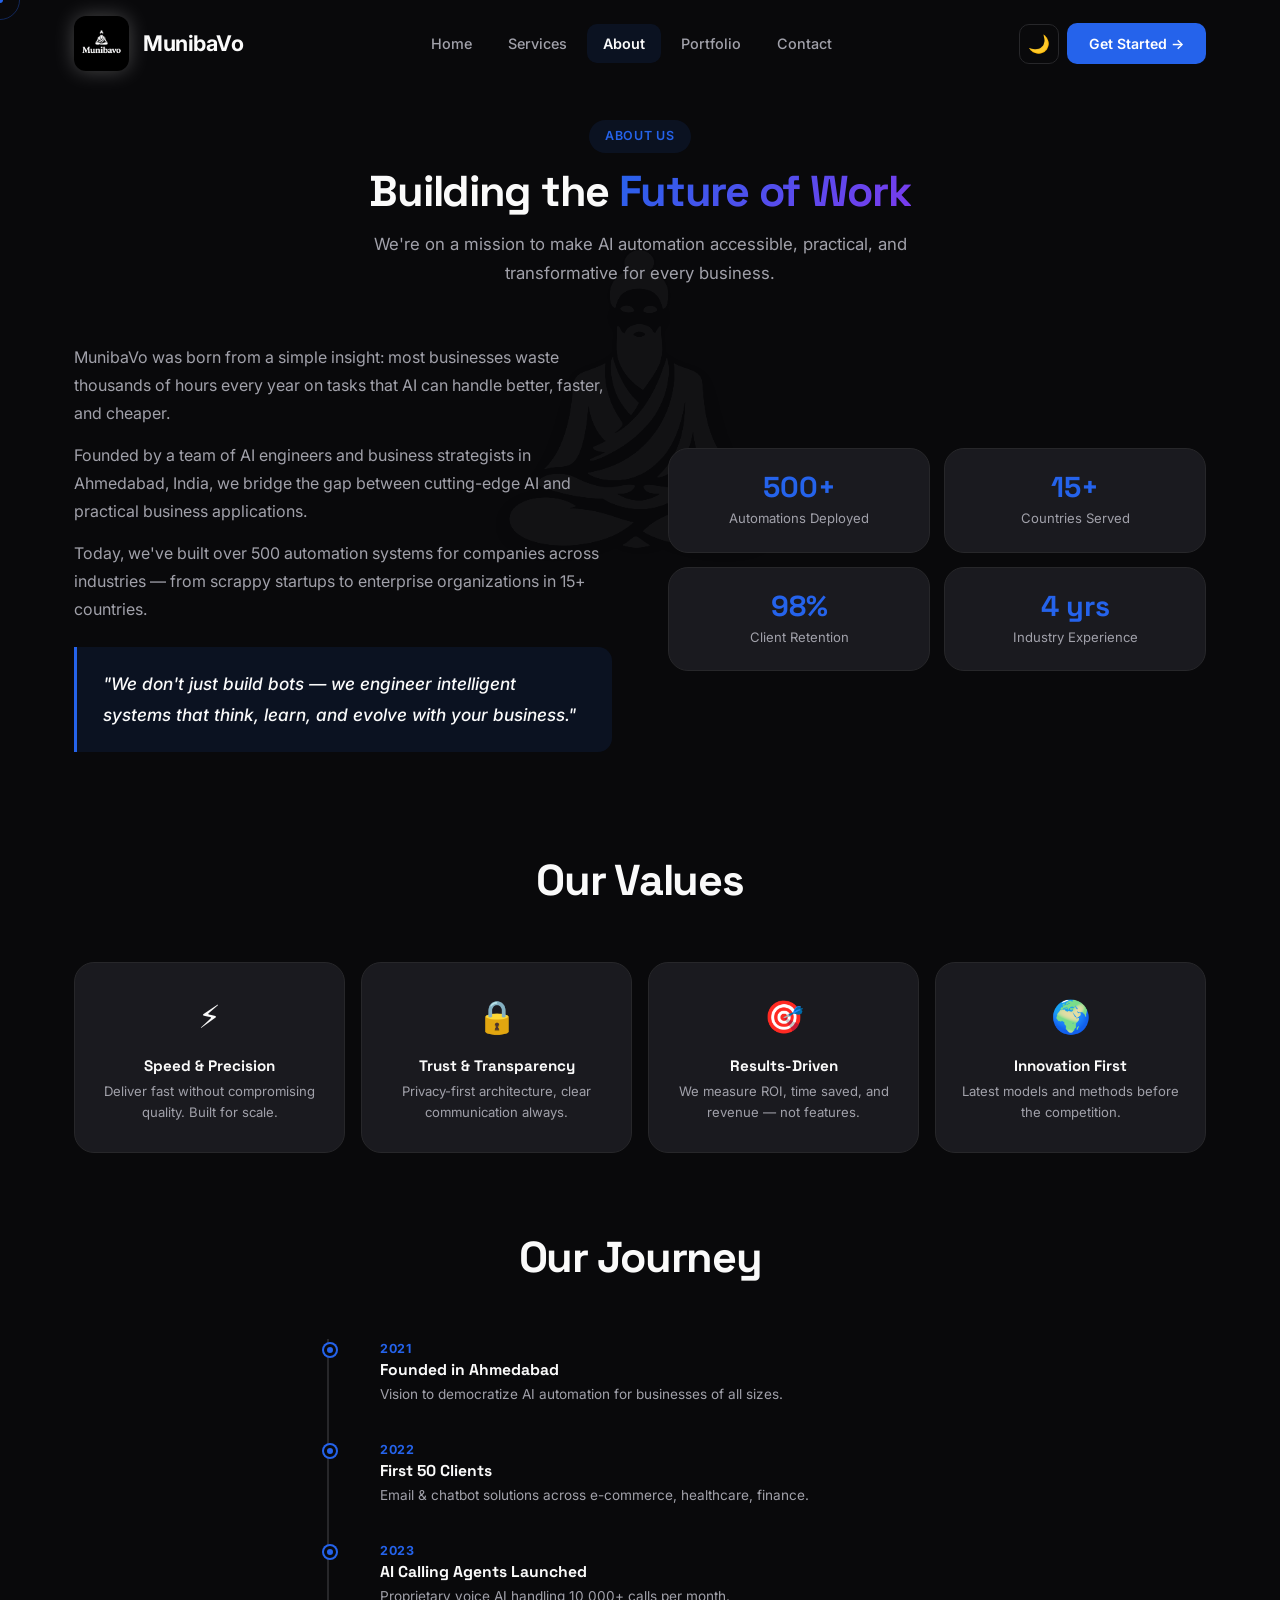
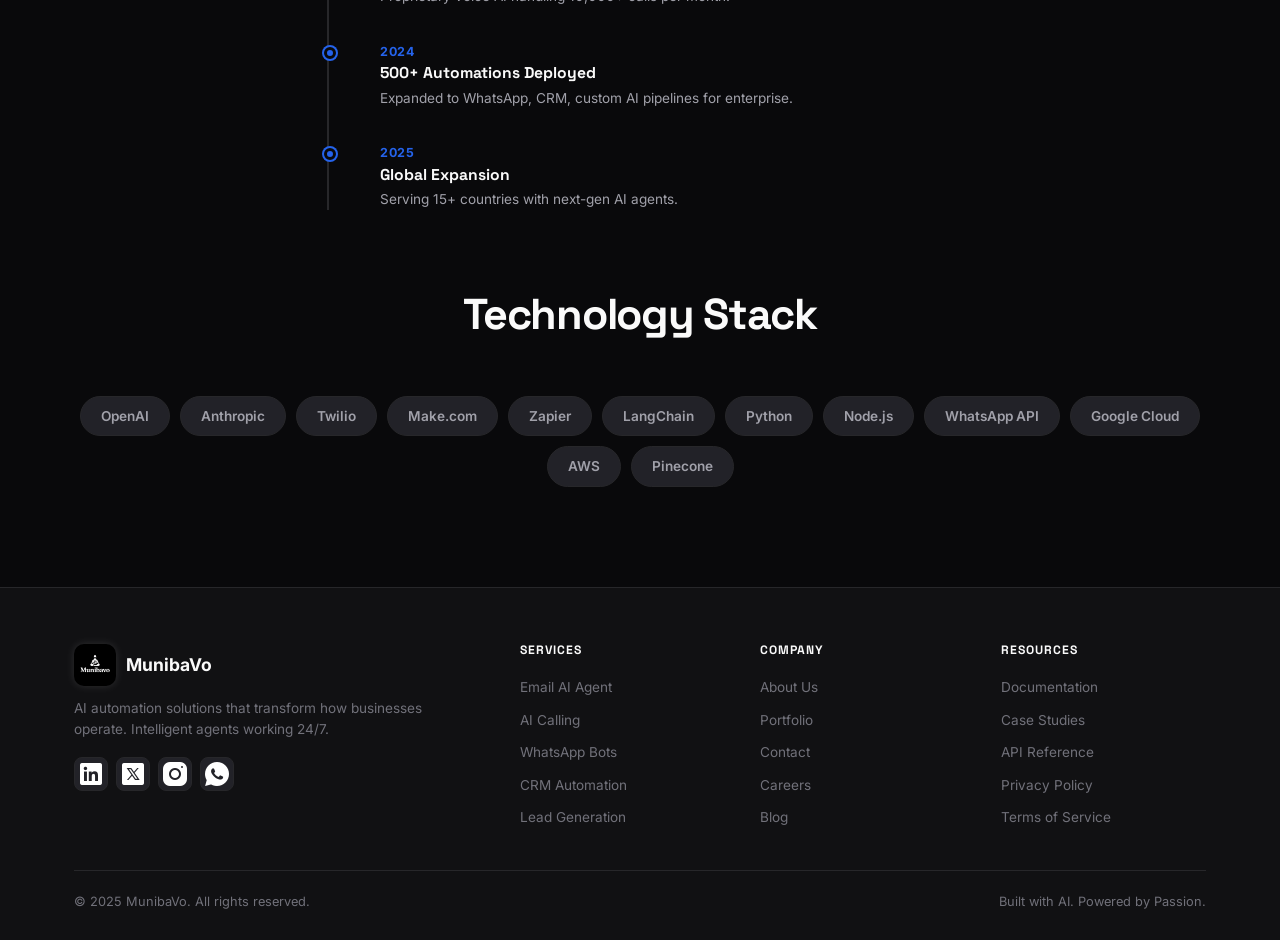
==== commit eeabc520: "new changes!" ====
--- a/about.html
+++ b/about.html
@@ -163,12 +163,15 @@
     <div class="container">
       <div class="ftr-grid">
         <div class="ftr-brand">
-          <div class="ftr-logo">
-            <img src="logo.png" alt="MunibaVo Logo" class="ftr-logo-img">MunibaVo
-          </div>
+          <div class="ftr-logo"><img src="logo.png" alt="MunibaVo Logo" class="ftr-logo-img">MunibaVo</div>
           <p>AI automation solutions that transform how businesses operate. Intelligent agents working 24/7.</p>
-          <div class="ftr-soc"><a href="#" aria-label="LinkedIn">in</a><a href="#" aria-label="Twitter">𝕏</a><a
-              href="#" aria-label="Instagram">📷</a><a href="#" aria-label="WhatsApp">💬</a></div>
+          <div class="ftr-soc"><a href="https://www.linkedin.com/in/narendra-mevada/" target="_blank"
+              aria-label="LinkedIn"><img src="linkedin.png" alt="Linkedin"></a><a href="#" target="_blank"
+              aria-label="Twitter"><img src="twitter.png" alt="Twitter"></a><a
+              href="https://www.instagram.com/_narendra.in/" target="_blank" aria-label="Instagram"><img
+                src="instagram.png" alt="Instagram"></a><a href="https://wa.me/+919313890981" target="_blank"
+              aria-label="WhatsApp"><img src="whatshapp.png" alt="Whatshapp"></a>
+          </div>
         </div>
         <div class="ftr-col">
           <h4>Services</h4><a href="services.html">Email AI Agent</a><a href="services.html">AI Calling</a><a
--- a/styles.css
+++ b/styles.css
@@ -166,6 +166,7 @@
   --cur: 37, 99, 235;
   --grad: linear-gradient(135deg, #2563EB, #7C3AED);
   --grad2: linear-gradient(135deg, #2563EB 0%, #06B6D4 100%);
+
 }
 
 [data-theme="light"] {
@@ -2588,6 +2589,13 @@
   transform: translateY(-2px)
 }
 
+[data-theme="light"] .ftr-soc a,
+[data-theme="light"] .soc-a {
+  background: #374151;
+  /* Dark grey for contrast */
+  border-color: #1F2937;
+}
+
 .ftr-col h4 {
   font-size: .76rem;
   text-transform: uppercase;
